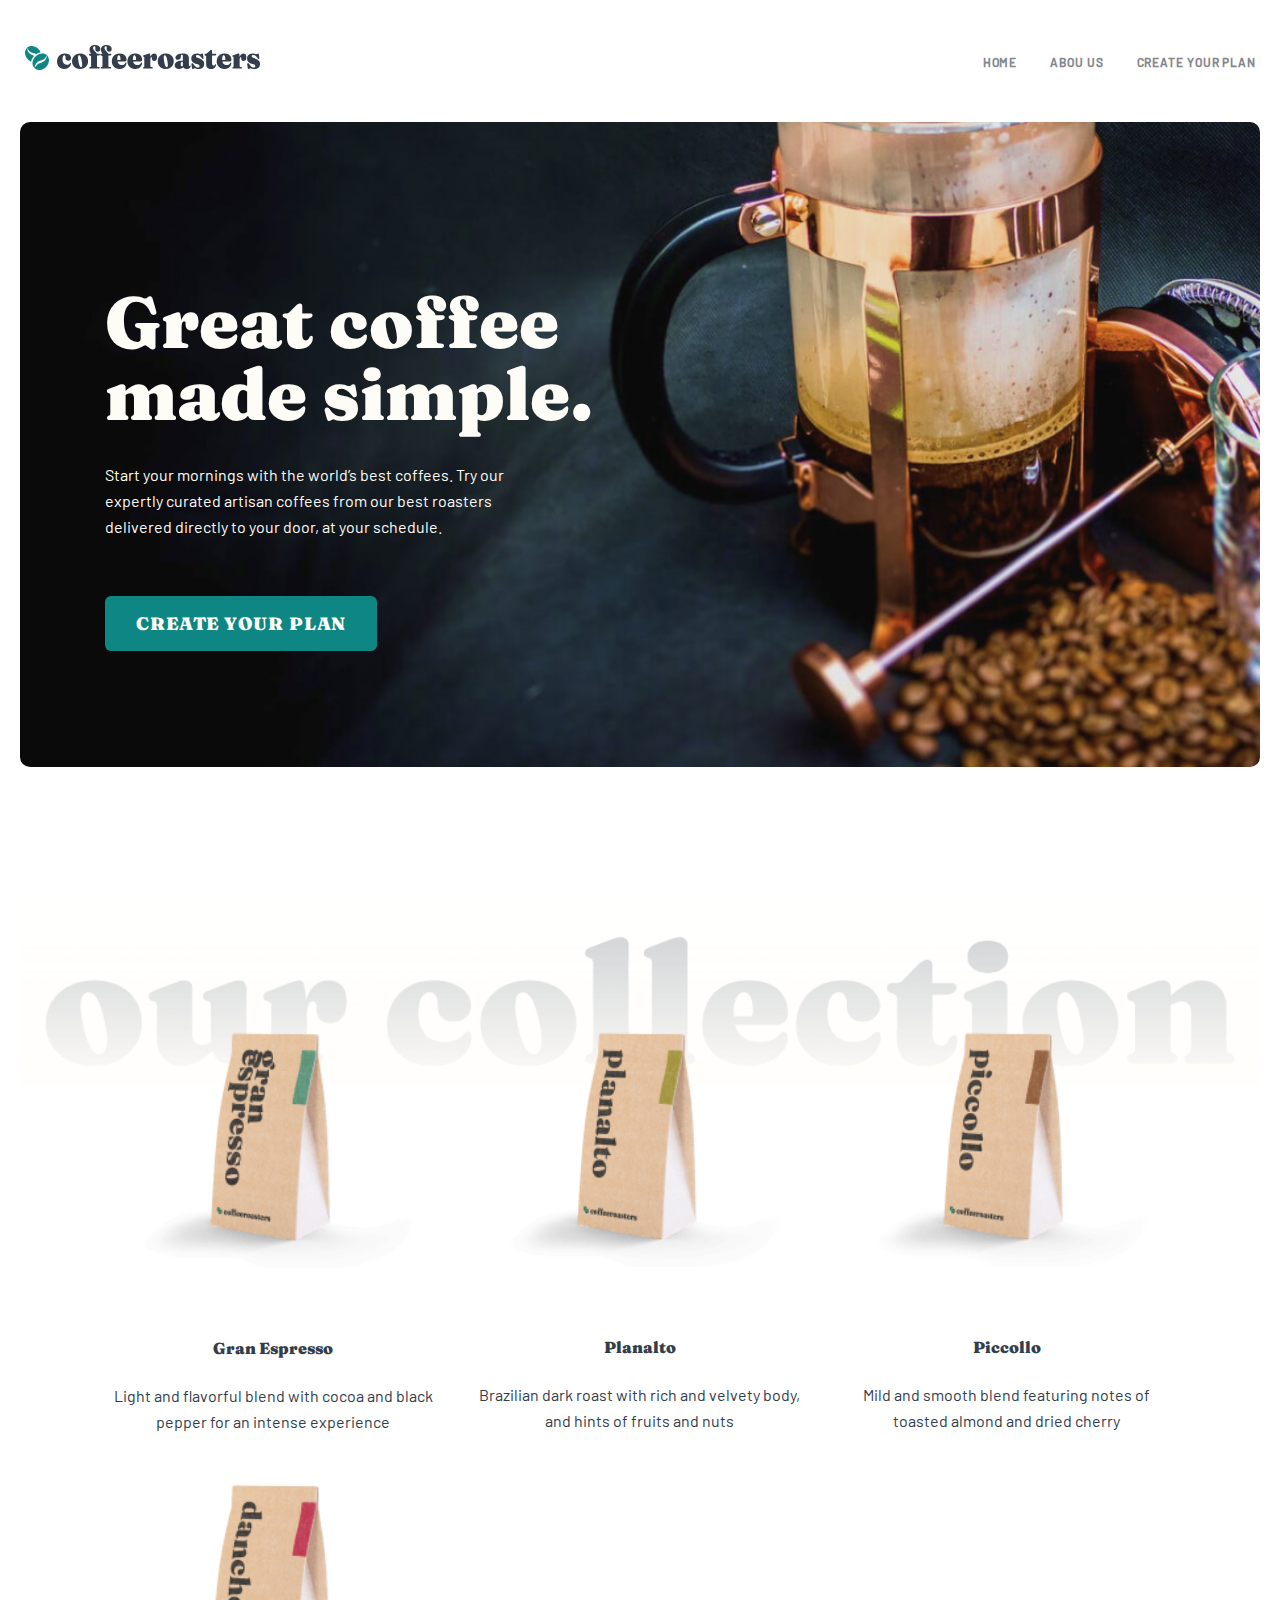
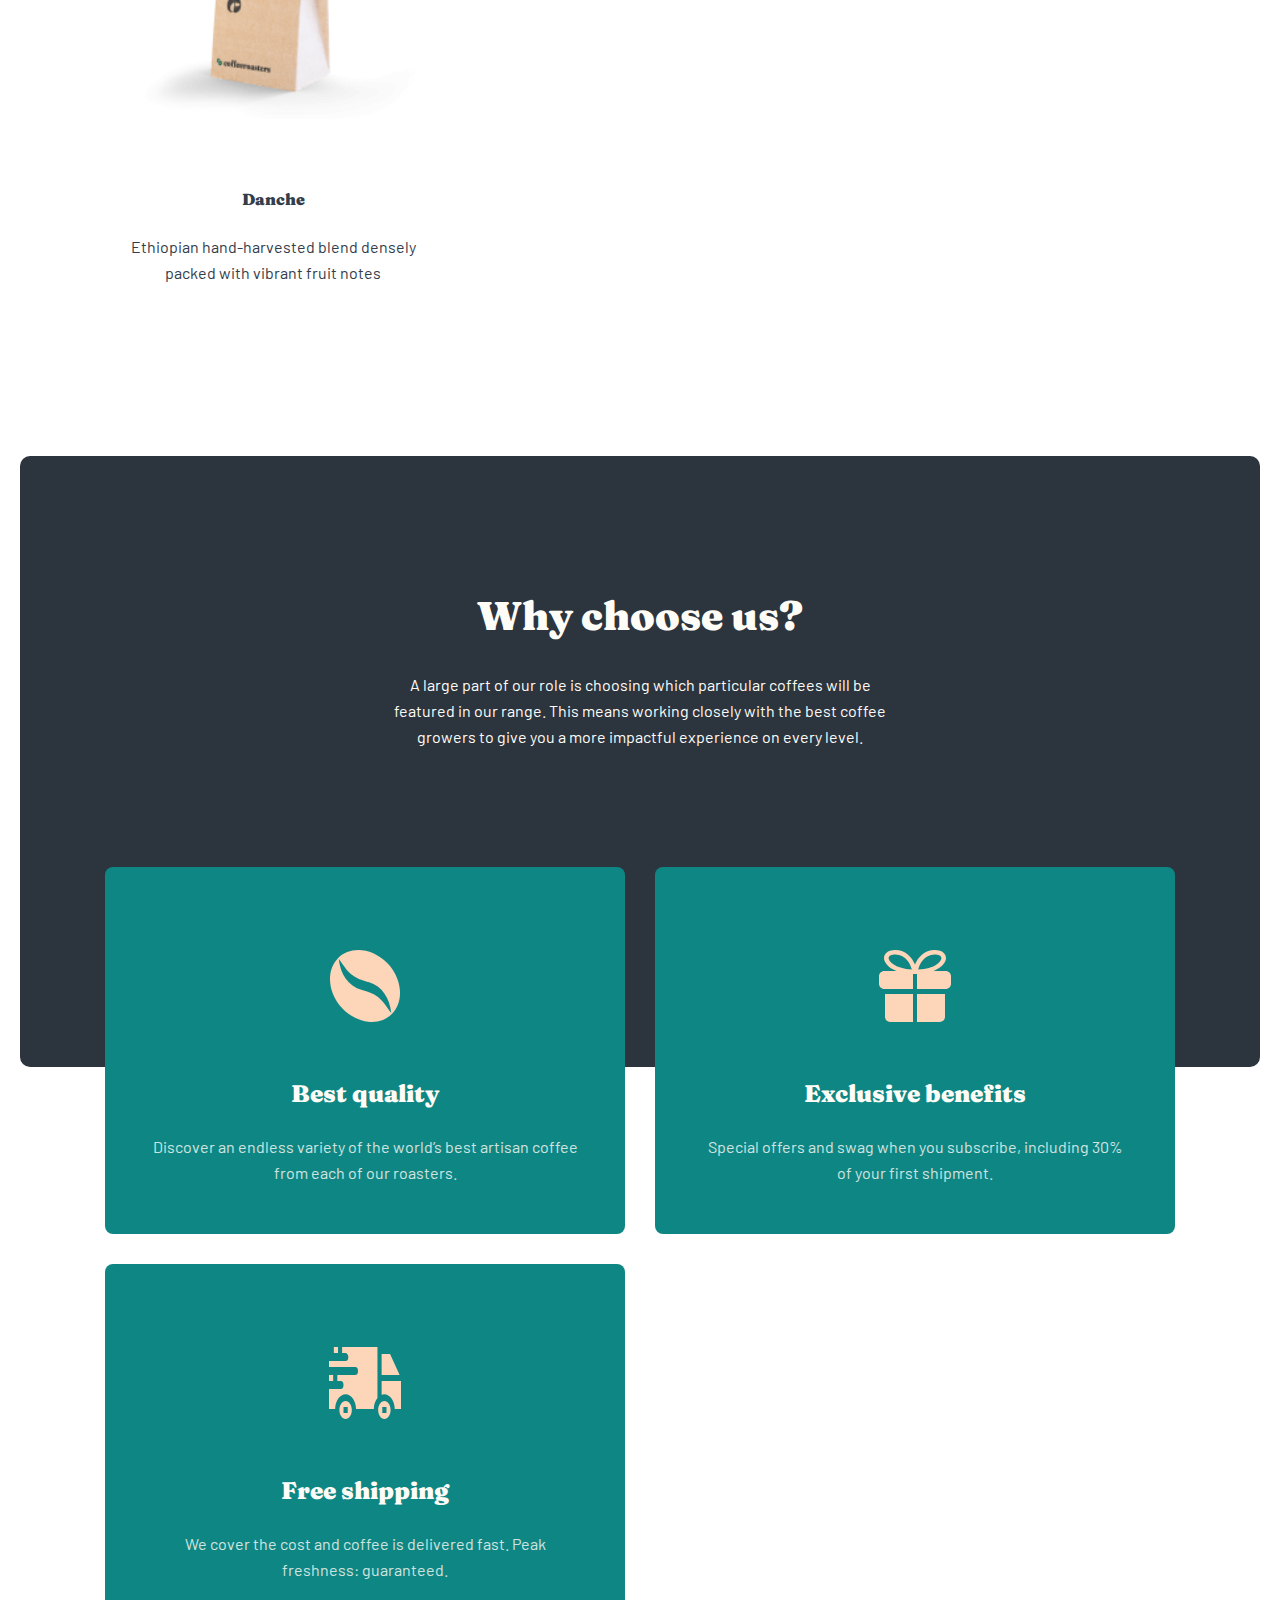
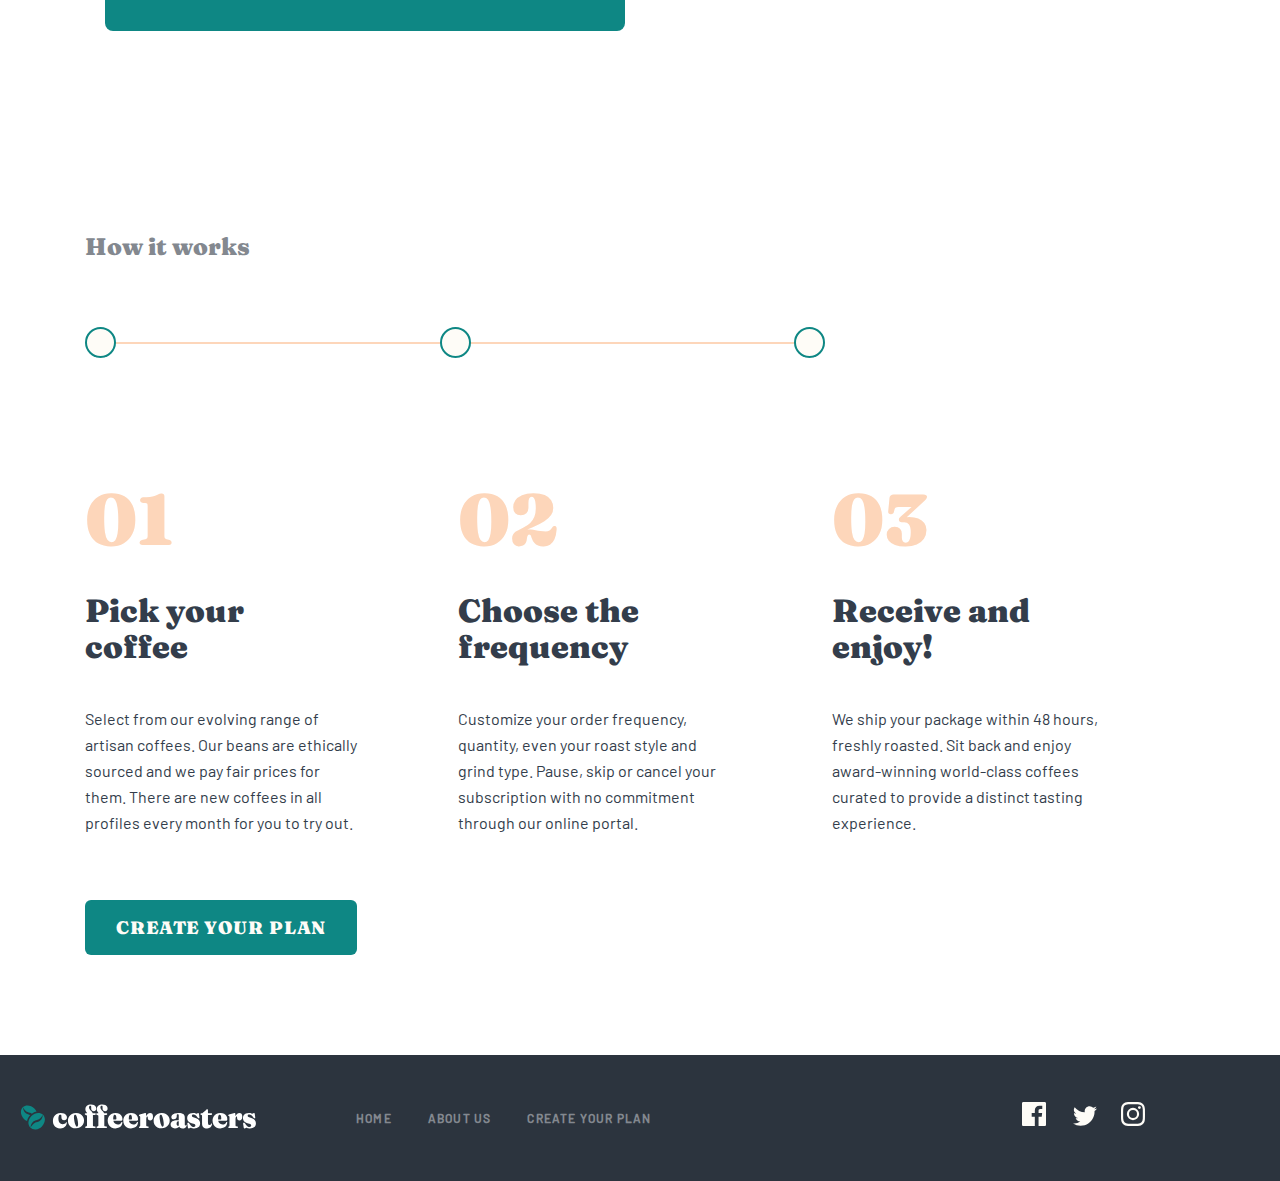
==== index.html @ e401386b "Csass-coffeeroasters" ====
<!DOCTYPE html>
<html lang="en">
<head>
    <meta charset="UTF-8">
    <meta http-equiv="X-UA-Compatible" content="IE=edge">
    <meta name="viewport" content="width=device-width, initial-scale=1.0">
    <title>coffeeroasters</title>
    <link rel="stylesheet" href="./css/normalize.css">
    <link rel="stylesheet" href="./css/main.css">
</head>
<body>
       <!-- HEADER -->
       <header class="header">
        <div class="header__container container">
          <a class="logo-link" href="./index.html">
            <img
              class="logo--link__image"
              src="./images/coffeeroasters-logo.svg"
              alt="Coffeeroasters logo image"
              width="203"
              height="24" />
          </a>
  
          <nav class="sitenav hidden">
            <ul class="sitenav__list">
              <li class="sitenav__item">
                <a class="sitenav__link" href="">home</a>
              </li>
              <li class="sitenav__item">
                <a class="sitenav__link" href="">abou us</a>
              </li>
              <li class="sitenav__item">
                <a class="sitenav__link" href="">Create your plan</a>
              </li>
            </ul>
          </nav>
  
          <!-- TOGGLE BUTTON -->
          <button class="toggele-btn">
            <img
              class="toggle-btn__image"
              src="./images/hamburger-icon.svg"
              alt=""
              width="14"
              height="13" />
          </button>
        </div>
      </header>
      <!-- MAIN -->
        <main class="main">
          <!-- HERO -->
          <section class="hero">
            <div class="hero__container container">
              <div class="hero__wrapper">
                <div class="hero__info">
                  <h1 class="hero__title">Great coffee made simple.</h1>
                  <div class="hero__text-wrapper">
                    <p class="hero__text">
                      Start your mornings with the world’s best coffees. Try our
                      expertly curated artisan coffees from our best roasters
                      delivered directly to your door, at your schedule.
                    </p>
                  </div>
                  <a class="hero__btn btn" href="#">Create your plan</a>
                </div>
              </div>
            </div>
          </section>

           <!--  Collection  -->

      <section class="collection">
        <div class="container collection__container">
          <div class="collection__wrapper">
            <ul class="collection__list">
              <li class="collection__item">
                <img
                  class="collection__pic"
                  src="./images/png/expresso.png"
                  alt="Light and flavorful blend with cocoa and black pepper for an intense experience"
                  srcset="
                    ./images/png/expresso.png    1x,
                    ./images/png/expresso@2x.png 2x
                  " />
                <div class="collection__wrap">
                  <h4 class="collection__item-title">Gran Espresso</h4>
                  <p class="collection__item-text">
                    Light and flavorful blend with cocoa and black pepper for an
                    intense experience
                  </p>
                </div>
              </li>
              <li class="collection__item">
                <img
                  class="collection__pic"
                  src="./images/png/Planalto.png"
                  alt="Brazilian dark roast with rich and velvety body, and hints of fruits and nuts"
                  srcset="
                    ./images/png/Planalto.png    1x,
                    ./images/png/Planalto@2x.png 2x
                  " />
                <div class="collection__wrap">
                  <h4 class="collection__item-title">Planalto</h4>
                  <p class="collection__item-text">
                    Brazilian dark roast with rich and velvety body, and hints
                    of fruits and nuts
                  </p>
                </div>
              </li>
              <li class="collection__item">
                <img
                  class="collection__pic"
                  src="./images/png/Piccollo.png"
                  alt="Mild and smooth blend featuring notes of toasted almond and dried cherry"
                  srcset="
                    ./images/png/Piccollo.png    1x,
                    ./images/png/Piccollo@2x.png 2x
                  " />
                <div class="collection__wrap">
                  <h4 class="collection__item-title">Piccollo</h4>
                  <p class="collection__item-text">
                    Mild and smooth blend featuring notes of toasted almond and
                    dried cherry
                  </p>
                </div>
              </li>
              <li class="collection__item">
                <img
                  class="collection__pic"
                  src="./images/png/Danche.png"
                  alt="Ethiopian hand-harvested blend densely packed with vibrant fruit notes"
                  srcset="
                    ./images/png/Danche.png    1x,
                    ./images/png/Danche@2x.png 2x
                  " />
                <div class="collection__wrap">
                  <h4 class="collection__item-title">Danche</h4>
                  <p class="collection__item-text">
                    Ethiopian hand-harvested blend densely packed with vibrant
                    fruit notes
                  </p>
                </div>
              </li>
            </ul>
          </div>
        </div>
      </section>
        </main>

        <!-- CHOOSE -->
      <section class="choose">
        <div class="container choose__container">
          <div class="choose__background">
            <h1 class="choose__tittle">Why choose us?</h1>
            <p class="choose__info">
              A large part of our role is choosing which particular coffees will
              be featured in our range. This means working closely with the best
              coffee growers to give you a more impactful experience on every
              level.
            </p>
          </div>

          <ul class="choose__list">
            <li class="choose__item">
              <img
                src="./images/svg/Best-quality.svg"
                alt="Discover an endless variety of the world’s best artisan coffee from each of our roasters."
                class="choose__item-icon" />
              <div class="choose__wrapper">
                <h3 class="choose__item-title">Best quality</h3>
                <p class="choose__item-info">
                  Discover an endless variety of the world’s best artisan coffee
                  from each of our roasters.
                </p>
              </div>
            </li>
            <li class="choose__item">
              <img
                src="./images/svg/Exclusive-benefits.svg"
                alt="Special offers and swag when you subscribe, including 30% off your first shipment."
                class="choose__item-icon" />
              <div class="choose__wrapper">
                <h3 class="choose__item-title">Exclusive benefits</h3>
                <p class="choose__item-info">
                  Special offers and swag when you subscribe, including 30% of
                  your first shipment.
                </p>
              </div>
            </li>
            <li class="choose__item">
              <img
                src="./images/svg/Free-shipping.svg"
                alt="We cover the cost and coffee is delivered fast. Peak freshness: guaranteed."
                class="choose__item-icon" />
              <div class="choose__wrapper">
                <h3 class="choose__item-title">Free shipping</h3>
                <p class="choose__item-info">
                  We cover the cost and coffee is delivered fast. Peak
                  freshness: guaranteed.
                </p>
              </div>
            </li>
          </ul>
        </div>
      </section>
      <section class="works">
        <div class="container works__container">
          <h3 class="works__title">How it works</h3>
          <div class="works__line">
            <span class="works__circle"></span>
            <span class="works__circle"></span>
            <span class="works__circle"></span>
          </div>
          <ul class="works__list">
            <li class="works__item">
              <h1 class="works__item-number">01</h1>
              <h2 class="works__item-title">Pick your coffee</h2>
              <p class="works__item-subtitle">
                Select from our evolving range of artisan coffees. Our beans are
                ethically sourced and we pay fair prices for them. There are new
                coffees in all profiles every month for you to try out.
              </p>
            </li>
            <li class="works__item">
              <h1 class="works__item-number">02</h1>
              <h2 class="works__item-title">Choose the frequency</h2>
              <p class="works__item-subtitle">
                Customize your order frequency, quantity, even your roast style
                and grind type. Pause, skip or cancel your subscription with no
                commitment through our online portal.
              </p>
            </li>
            <li class="works__item">
              <h1 class="works__item-number">03</h1>
              <h2 class="works__item-title">Receive and enjoy!</h2>
              <p class="works__item-subtitle">
                We ship your package within 48 hours, freshly roasted. Sit back
                and enjoy award-winning world-class coffees curated to provide a
                distinct tasting experience.
              </p>
            </li>
          </ul>
          <a class="works__btn btn" href="#">Create your plan</a>
        </div>
      </section>
       <!-- FOOTER -->
    <footer class="footer">
      <div class="container footer__wrapper">
        <img
          class="footer__logo"
          src="./images/svg/white-ligo.svg"
          alt="logo" />
        <div class="footer__links">
          <a href="./index.html" class="foter__link">HOME</a>
          <a href="#" class="foter__link">ABOUT US</a>
          <a href="#" class="foter__link">Create your plan</a>
        </div>
        <div class="foter__icons">
          <a class="foter__icon" href=""
            ><img
              class="foter__icon"
              src="./images/svg/facebook.svg"
              alt="facebook"
          /></a>
          <a class="foter__icon" href=""
            ><img class="foter__icon" src="./images/svg/twitter.svg"
            alt="twitter"
          </a>

          <a class="foter__icon" href=""
            ><img
              class="foter__icon"
              src="./images/svg/instagram.svg"
              alt="instagram"
          /></a>
        </div>
      </div>
    </footer>
           <!-- JS -->
           <script src="./js/main.js"></script>
</body>
</html>
---- css/main.css ----
*,
*::after,
*::before {
  box-sizing: border-box;
  margin: 0;
  padding: 0;
}

html {
  height: 100%;
  scroll-behavior: smooth;
}

body {
  flex-direction: column;
  display: flex;
  background-color: #fff;
  height: 100%;
}

.container {
  width: min(100%, 1320px);
  padding: 0 2rem;
  margin: 0 auto;
}
@media only screen and (max-width: 679px) {
  .container {
    padding: 0 1rem;
  }
}

input {
  background-color: transparent;
  outline: none;
  border: none;
}

button {
  font-family: inherit;
  border: none;
  background-color: transparent;
  cursor: pointer;
}

img {
  width: 100%;
  height: auto;
}

.main {
  flex-grow: 1;
}

a {
  letter-spacing: 0.9px;
  text-transform: uppercase;
  transition: all 0.4s;
  -webkit-transition: all 0.4s;
  -moz-transition: all 0.4s;
  -ms-transition: all 0.4s;
  -o-transition: all 0.4s;
}

html {
  font-size: 62.5%;
}

body {
  font-family: "Barlow", "Arial", sans-serif;
  font-weight: 400;
  font-size: 1.6rem;
  line-height: 1.62;
  color: #333d4b;
}

a {
  text-decoration: none;
  color: inherit;
  display: inline-block;
}

ul, ol {
  list-style: none;
}

.header__container {
  padding: 0 2.4rem;
}

@media only screen and (max-width: 679px) {
  .hidden {
    display: none;
  }
}

@media only screen and (max-width: 679px) {
  .sitenav {
    display: none;
    position: absolute;
    top: 9rem;
    left: 0;
    text-align: center;
    width: 100%;
    height: 80vh;
    padding-top: 4rem;
    background: #fff;
  }
}

.sitenav__list {
  display: flex;
}
@media only screen and (max-width: 679px) {
  .sitenav__list {
    flex-direction: column;
  }
}

.sitenav__item:not(:last-child) {
  margin-right: 3.3rem;
}

.sitenav__link {
  text-transform: uppercase;
  font-weight: 700;
  font-size: 1.2rem;
  line-height: 1.2rem;
  color: #83888f;
  font-family: "Barlow", "Arial", sans-serif;
}
@media only screen and (max-width: 679px) {
  .sitenav__link {
    font-size: 2.4rem;
    font-family: "Fraunces", serif;
    text-transform: capitalize;
    color: #333d4b;
  }
}
.sitenav__link:hover {
  color: #333d4b;
}

.toggele-btn {
  display: none;
  background-color: transparent;
  border: 0;
}
@media only screen and (max-width: 679px) {
  .toggele-btn {
    display: block;
  }
}

.toggle-btn__image {
  width: 15px;
  height: 15px;
}

.header {
  padding-top: 4.4rem;
  padding-bottom: 4.4rem;
}

.header__container {
  display: flex;
  justify-content: space-between;
  align-items: center;
}

/* FOOTER */
.footer {
  background: #2c343e;
  padding-top: 4.7rem;
  padding-bottom: 4.8rem;
  position: relative;
}
@media only screen and (max-width: 992px) {
  .footer {
    padding: 7rem 0;
    position: relative;
  }
}
@media only screen and (max-width: 679px) {
  .footer {
    position: relative;
  }
}

.footer__wrapper {
  display: flex;
  align-items: center;
}
@media only screen and (max-width: 992px) {
  .footer__wrapper {
    display: flex;
    flex-direction: column;
    align-items: center;
    justify-content: center;
  }
}

.footer__logo {
  height: 26px;
  width: 236px;
  margin-right: 10rem;
}
@media only screen and (max-width: 1200px) {
  .footer__logo {
    margin-right: 7rem;
  }
}
@media only screen and (max-width: 992px) {
  .footer__logo {
    margin-right: 0;
    margin-bottom: 3.4rem;
  }
}

@media only screen and (max-width: 992px) {
  .footer__links {
    margin-bottom: 6.4rem;
  }
}
@media only screen and (max-width: 679px) {
  .footer__links {
    display: flex;
    flex-direction: column;
    align-items: center;
    justify-content: center;
    gap: 2.4rem;
    margin-bottom: 6.4rem;
  }
}

.foter__link {
  font-family: "Barlow", "Arial", sans-serif;
  font-style: normal;
  font-weight: 700;
  font-size: 1.2rem;
  line-height: 1.25;
  letter-spacing: 0.1em;
  text-transform: uppercase;
  color: #83888f;
}

.foter__link:not(:last-child) {
  margin-right: 3.3rem;
}
@media only screen and (max-width: 679px) {
  .foter__link:not(:last-child) {
    margin-right: 0rem;
  }
}

.foter__icons {
  margin-left: 37rem;
}
@media only screen and (max-width: 1200px) {
  .foter__icons {
    margin-left: 15rem;
  }
}
@media only screen and (max-width: 992px) {
  .foter__icons {
    margin-left: 0;
  }
}

.foter__icon:not(:last-child) {
  margin-right: 2.4rem;
}

.foter__link:hover {
  color: #fefcf7;
}

.foter__icon:hover {
  background: #fdd6ba;
}

/* MAIN */
.main {
  flex-grow: 1;
}

.hero {
  padding-bottom: 10rem;
}
.hero__wrapper {
  background: url("../images/hero-bg.jpg");
  background-repeat: no-repeat;
  background-size: cover;
  background-position: center;
  padding: 11.6rem 8.5rem;
  border-radius: 10px;
}
@media only screen and (max-width: 679px) {
  .hero__wrapper {
    text-align: center;
    padding: 10rem 2.4rem 11.5rem;
    background: linear-gradient(rgba(0, 0, 0, 0.6), rgba(0, 0, 0, 0.6)), url("../images/hero-bg.jpg");
    background-position: center right 40%;
  }
}
.hero__info {
  width: 493px;
}
@media only screen and (max-width: 679px) {
  .hero__info {
    width: 100%;
  }
}
.hero__title {
  color: #fefcf7;
  font-family: "Fraunces", serif;
  font-size: 7.2rem;
  line-height: 1;
  margin-bottom: 3.2rem;
  font-weight: 900;
}
@media only screen and (max-width: 679px) {
  .hero__title {
    text-align: center;
    font-size: 4rem;
  }
}
.hero__text-wrapper {
  width: 440px;
}
@media only screen and (max-width: 679px) {
  .hero__text-wrapper {
    width: 100%;
  }
}
.hero__text {
  color: #fefcf7;
  margin-bottom: 5.6rem;
}
@media only screen and (max-width: 679px) {
  .hero__text {
    text-align: center;
    mix-blend-mode: normal;
    opacity: 0.8;
  }
}
.hero__btn:hover {
  background-color: #66d2cf;
}

/* COLLECTION */
.collection {
  padding-bottom: 9rem;
}
.collection__wrapper {
  background-image: url(../images/png/ourcollection.png);
  background-size: contain;
  background-repeat: no-repeat;
  padding-top: 14.6rem;
  padding-left: 8.5rem;
  padding-right: 8.5rem;
}
@media only screen and (max-width: 679px) {
  .collection__wrapper {
    padding-top: 14.6rem;
    padding-left: 4.5rem;
    padding-right: 4.5rem;
  }
}
.collection__list {
  display: grid;
  grid-template-columns: repeat(auto-fit, minmax(25.5rem, 1fr));
  gap: 3rem;
}
@media only screen and (max-width: 768px) {
  .collection__list {
    grid-template-columns: repeat(auto-fit, minmax(57.5rem, 1fr));
  }
}
@media only screen and (max-width: 679px) {
  .collection__list {
    grid-template-columns: repeat(auto-fit, minmax(15.5rem, 1fr));
  }
}
.collection__item {
  display: flex;
  align-items: center;
  justify-content: center;
  flex-direction: column;
}
@media only screen and (max-width: 768px) {
  .collection__item {
    flex-direction: row;
    gap: 3rem;
    align-items: flex-start;
  }
}
@media only screen and (max-width: 679px) {
  .collection__item {
    display: flex;
    align-items: center;
    justify-content: center;
    flex-direction: column;
  }
}
.collection__wrap {
  display: flex;
  align-items: center;
  justify-content: center;
  flex-direction: column;
}
@media only screen and (max-width: 768px) {
  .collection__wrap {
    align-items: inherit;
  }
}
@media only screen and (max-width: 679px) {
  .collection__wrap {
    justify-content: center;
  }
}
.collection__pic {
  width: 100%;
  height: auto;
  margin-bottom: 7rem;
}
@media only screen and (max-width: 768px) {
  .collection__pic {
    width: 255px;
    height: 193px;
  }
}
@media only screen and (max-width: 679px) {
  .collection__pic {
    width: 100%;
    height: auto;
    margin-bottom: 7rem;
  }
}
.collection__item-title {
  color: #333d4b;
  font-family: "Fraunces", serif;
  font-weight: 900;
  font: size 2.4rem;
  line-height: 1.33;
  margin-bottom: 2.4rem;
}
.collection__item-text {
  text-align: center;
  color: #333d4b;
  font-family: "Barlow", "Arial", sans-serif;
  font-size: 1.6rem;
  line-height: 1.62;
  font-weight: 400;
}
@media only screen and (max-width: 768px) {
  .collection__item-text {
    text-align: left;
  }
}
@media only screen and (max-width: 679px) {
  .collection__item-text {
    text-align: center;
  }
}

/* CHOOSE */
.choose {
  padding-top: 8rem;
}
.choose__background {
  background-color: #2c343e;
  padding: 11rem 37rem 31.7rem;
  border-radius: 10px;
}
@media only screen and (max-width: 992px) {
  .choose__background {
    padding: 10rem 10rem 31.7rem;
  }
}
@media only screen and (max-width: 768px) {
  .choose__background {
    padding: 7.1rem 7.4rem 12.7rem;
  }
}
@media only screen and (max-width: 679px) {
  .choose__background {
    padding: 6.4rem 2.4rem 68.9rem;
    border-radius: 10px;
  }
}
.choose__tittle {
  text-align: center;
  color: #fefcf7;
  font-family: "Fraunces", serif;
  font-weight: 900;
  font-size: 4rem;
  line-height: 1.2;
  margin-bottom: 3.2rem;
}
@media only screen and (max-width: 679px) {
  .choose__tittle {
    font-size: 2.8rem;
    line-height: 1.33;
    margin-bottom: 3.2rem;
    opacity: none;
  }
}
.choose__info {
  text-align: center;
  color: #fefcf7;
  font-family: "Barlow", "Arial", sans-serif;
  font-size: 1.6rem;
  line-height: 1.62;
  font-weight: 400;
}
.choose__list {
  display: grid;
  grid-template-columns: repeat(auto-fit, minmax(35rem, 1fr));
  gap: 3rem;
  padding-left: 8.5rem;
  padding-right: 8.5rem;
  position: relative;
  top: -20rem;
}
@media only screen and (max-width: 768px) {
  .choose__list {
    padding-left: 5.8rem;
    padding-right: 5.8rem;
    top: -7rem;
  }
}
@media only screen and (max-width: 679px) {
  .choose__list {
    display: grid;
    grid-template-columns: repeat(auto-fill, minmax(15.9rem, 1fr));
    gap: 3rem;
    position: relative;
    top: -45rem;
    padding-right: 1.4rem;
    padding-left: 1.4rem;
  }
}
.choose__wrapper {
  display: flex;
  flex-direction: column;
  align-items: center;
}
.choose__item {
  padding: 8.3rem 4.7rem 4.8rem;
  border-radius: 8px;
  background-color: #0e8784;
  display: flex;
  flex-direction: column;
  align-items: center;
}
@media only screen and (max-width: 768px) {
  .choose__item {
    padding: 4.1rem 4.8rem 4.1rem 7rem;
    flex-direction: row;
    justify-content: center;
    align-items: flex-start;
    gap: 5rem;
  }
}
@media only screen and (max-width: 679px) {
  .choose__item {
    padding: 7.2rem 1.1rem 5.1rem;
    border-radius: 8px;
    display: flex;
    flex-direction: column;
    align-items: center;
    gap: 0;
  }
}
.choose__item-icon {
  margin-bottom: 5.6rem;
  width: 7.2rem;
  height: 7.2rem;
}
@media only screen and (max-width: 768px) {
  .choose__item-icon {
    padding-top: 3rem;
  }
}
@media only screen and (max-width: 679px) {
  .choose__item-icon {
    margin-bottom: 5.6rem;
  }
}
.choose__item-title {
  color: #fefcf7;
  font-family: "Fraunces", serif;
  font-weight: 900;
  font-size: 2.4rem;
  line-height: 1.33;
  margin-bottom: 2.4rem;
}
.choose__item-info {
  text-align: center;
  color: #fefcf7;
  font-family: "Barlow", "Arial", sans-serif;
  font-size: 1.6rem;
  line-height: 1.62;
  font-weight: 400;
  opacity: 0.8;
}

.works {
  padding-bottom: 10rem;
}
@media only screen and (max-width: 992px) {
  .works {
    padding-bottom: 0rem;
    position: relative;
    top: -4rem;
  }
}
@media only screen and (max-width: 679px) {
  .works {
    position: relative;
    top: -30rem;
  }
}
.works__container {
  padding-left: 8.5rem;
}
@media only screen and (max-width: 992px) {
  .works__container {
    position: relative;
    padding-left: 4rem;
    padding-right: 4rem;
  }
}
@media only screen and (max-width: 679px) {
  .works__container {
    padding-left: 0;
    padding-left: 2.4rem;
    padding-right: 2.4rem;
    display: flex;
    flex-direction: column;
    align-items: center;
    justify-content: center;
  }
}
.works__title {
  font-family: "Fraunces", serif;
  font-weight: 900;
  font-size: 2.4rem;
  line-height: 1.33;
  color: #83888f;
  margin-bottom: 8rem;
}
@media only screen and (max-width: 679px) {
  .works__title {
    text-align: center;
  }
}
.works__line {
  height: 2px;
  width: 63%;
  background: #fdd6ba;
  display: flex;
  align-items: center;
  justify-content: space-between;
  margin-bottom: 9rem;
}
.works__list {
  display: flex;
  flex-direction: row;
  gap: 9.5rem;
  margin-bottom: 6.4rem;
  padding-right: 15rem;
}
@media only screen and (max-width: 992px) {
  .works__list {
    padding-right: 0;
    padding-left: 0;
    gap: 1rem;
  }
}
@media only screen and (max-width: 679px) {
  .works__list {
    gap: 5.5rem;
    margin-bottom: 6.4rem;
    display: grid;
    grid-template-columns: repeat(auto-fill, minmax(15.9rem, 1fr));
  }
}
.works__item {
  display: flex;
  flex-direction: column;
  width: 28.5rem;
}
@media only screen and (max-width: 992px) {
  .works__item {
    width: 22.3rem;
  }
}
@media only screen and (max-width: 679px) {
  .works__item {
    width: 100%;
  }
}
.works__circle {
  background: #fefcf7;
  border: 2px solid #0e8784;
  height: 31px;
  width: 31px;
  display: block;
  border-radius: 50%;
  -webkit-border-radius: 50%;
  -moz-border-radius: 50%;
  -ms-border-radius: 50%;
  -o-border-radius: 50%;
  margin-bottom: 6.7rem;
  position: relative;
  top: 3.3rem;
}
@media only screen and (max-width: 679px) {
  .works__circle {
    display: none;
  }
}
.works__item-number {
  font-family: "Fraunces", serif;
  font-size: 7.2rem;
  font-weight: 900;
  line-height: 1;
  color: #fdd6ba;
  margin-bottom: 3.8rem;
}
@media only screen and (max-width: 679px) {
  .works__item-number {
    text-align: center;
    font-size: 7.2rem;
  }
}
.works__item-title {
  font-family: "Fraunces", serif;
  font-weight: 900;
  font-size: 3.2rem;
  line-height: 1.12;
  color: #333d4b;
  text-align: left;
  padding-right: 4rem;
  margin-bottom: 4.2rem;
}
@media only screen and (max-width: 992px) {
  .works__item-title {
    font-size: 2.8rem;
    line-height: 1.14;
    padding-right: 0;
  }
}
@media only screen and (max-width: 679px) {
  .works__item-title {
    text-align: center;
  }
}
.works__item-subtitle {
  text-align: left;
  color: #333d4b;
  font-family: "Barlow", "Arial", sans-serif;
  font-size: 1.6rem;
  line-height: 1.62;
  font-weight: 400;
}
@media only screen and (max-width: 992px) {
  .works__item-subtitle {
    font-size: 1.5rem;
    line-height: 1.67;
  }
}
@media only screen and (max-width: 679px) {
  .works__item-subtitle {
    text-align: center;
  }
}
@media only screen and (max-width: 992px) {
  .works__line {
    width: 69%;
  }
}
@media only screen and (max-width: 768px) {
  .works__line {
    width: 73%;
  }
}
@media only screen and (max-width: 679px) {
  .works__line {
    display: none;
  }
}
.works__btn {
  text-align: center;
}
.works__btn:hover {
  background-color: #66d2cf;
}

@font-face {
  font-family: "Barlow";
  font-style: normal;
  font-weight: 400;
  src: local(""), url("../fonts/barlow-v12-latin-regular.woff2") format("woff2"), url("../fonts/barlow-v12-latin-regular.woff") format("woff");
}
/* barlow-500 - latin */
@font-face {
  font-family: "Barlow";
  font-style: normal;
  font-weight: 500;
  src: local(""), url("../fonts/barlow-v12-latin-500.woff2") format("woff2"), url("../fonts/barlow-v12-latin-500.woff") format("woff");
}
@font-face {
  font-family: "Barlow";
  font-style: italic;
  font-weight: 600;
  src: local(""), url("../fonts/barlow-v12-latin-600italic.woff2") format("woff2"), url("../fonts/barlow-v12-latin-600italic.woff") format("woff");
}
@font-face {
  font-family: "Fraunces";
  font-style: normal;
  font-weight: 900;
  src: local(""), url("../fonts/fraunces-v24-latin-900.woff2") format("woff2"), url("../fonts/fraunces-v24-latin-900.woff") format("woff");
}
.btn {
  color: #fefcf7;
  font-size: 1.8rem;
  line-height: 1.39;
  font-family: "Fraunces", serif;
  font-weight: 900;
  padding: 1.5rem 3.1rem;
  border-radius: 6px;
  background: #0e8784;
  display: inline-block;
}
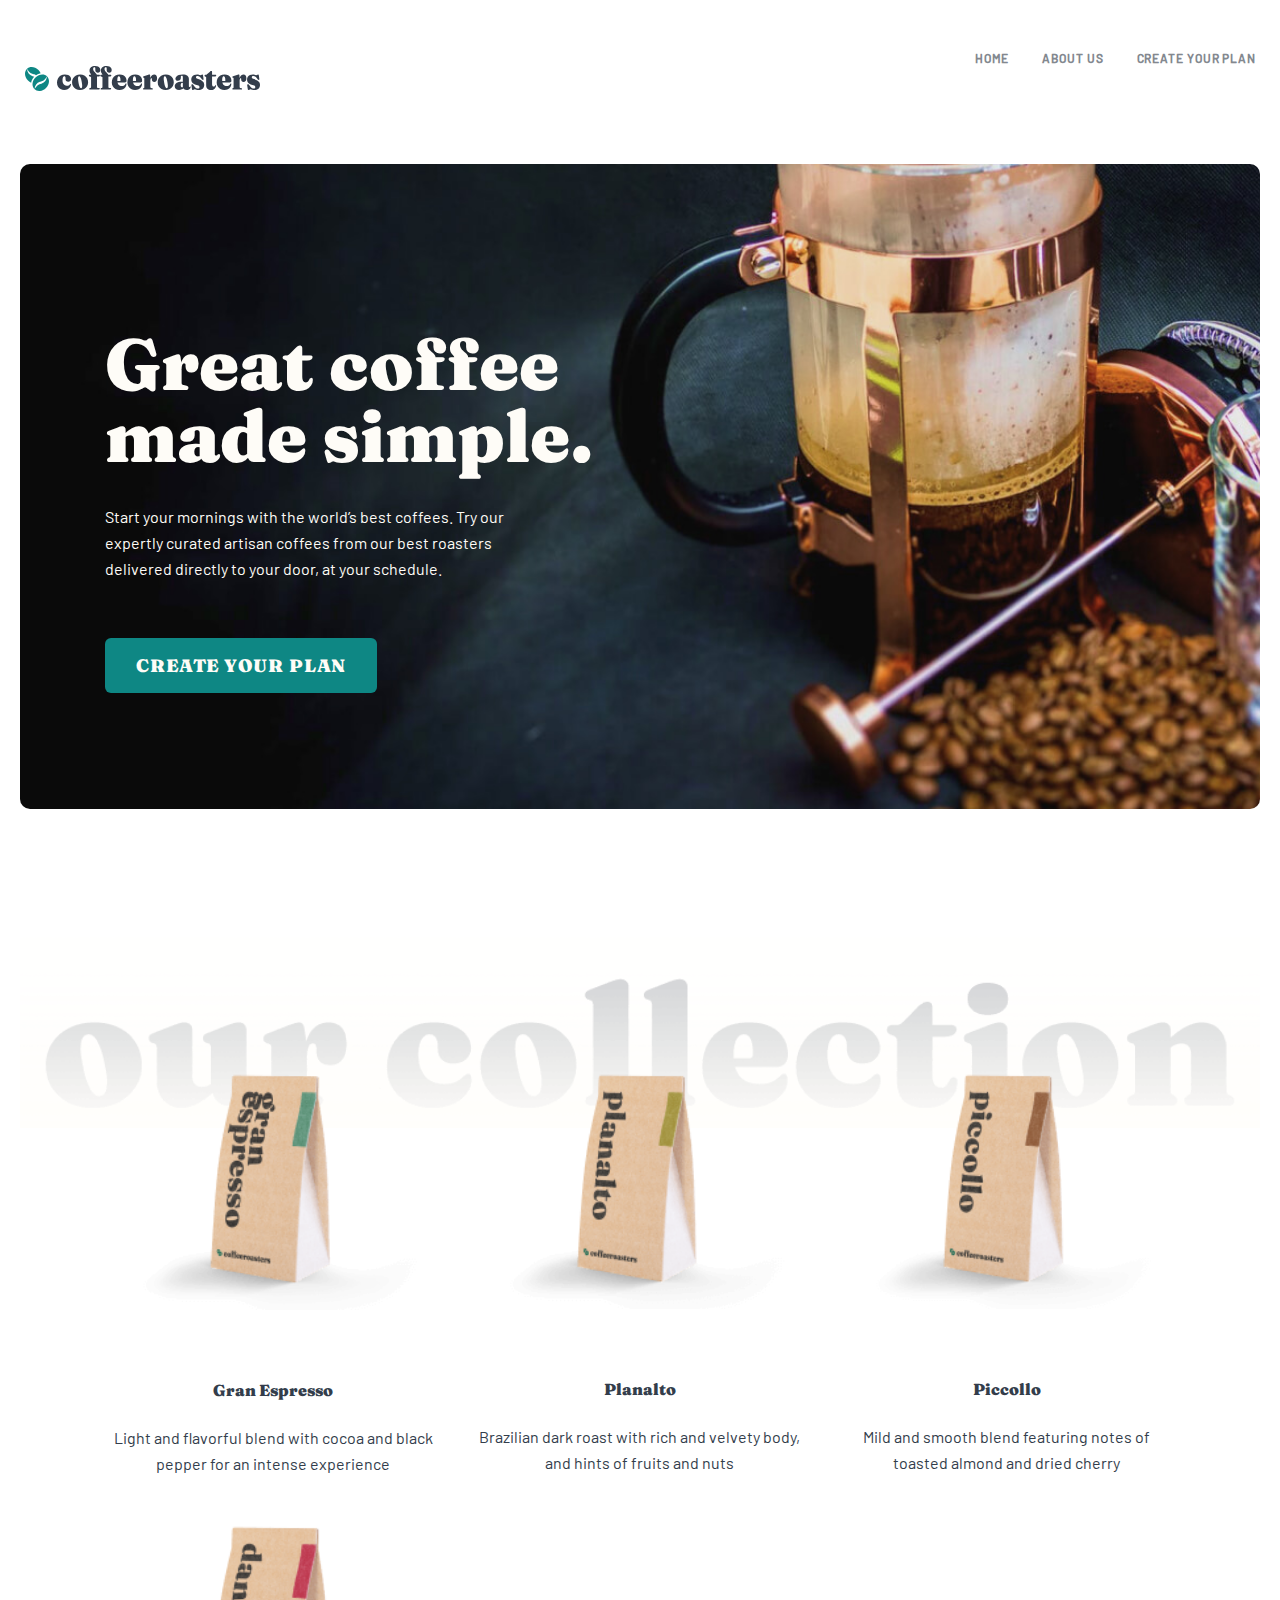
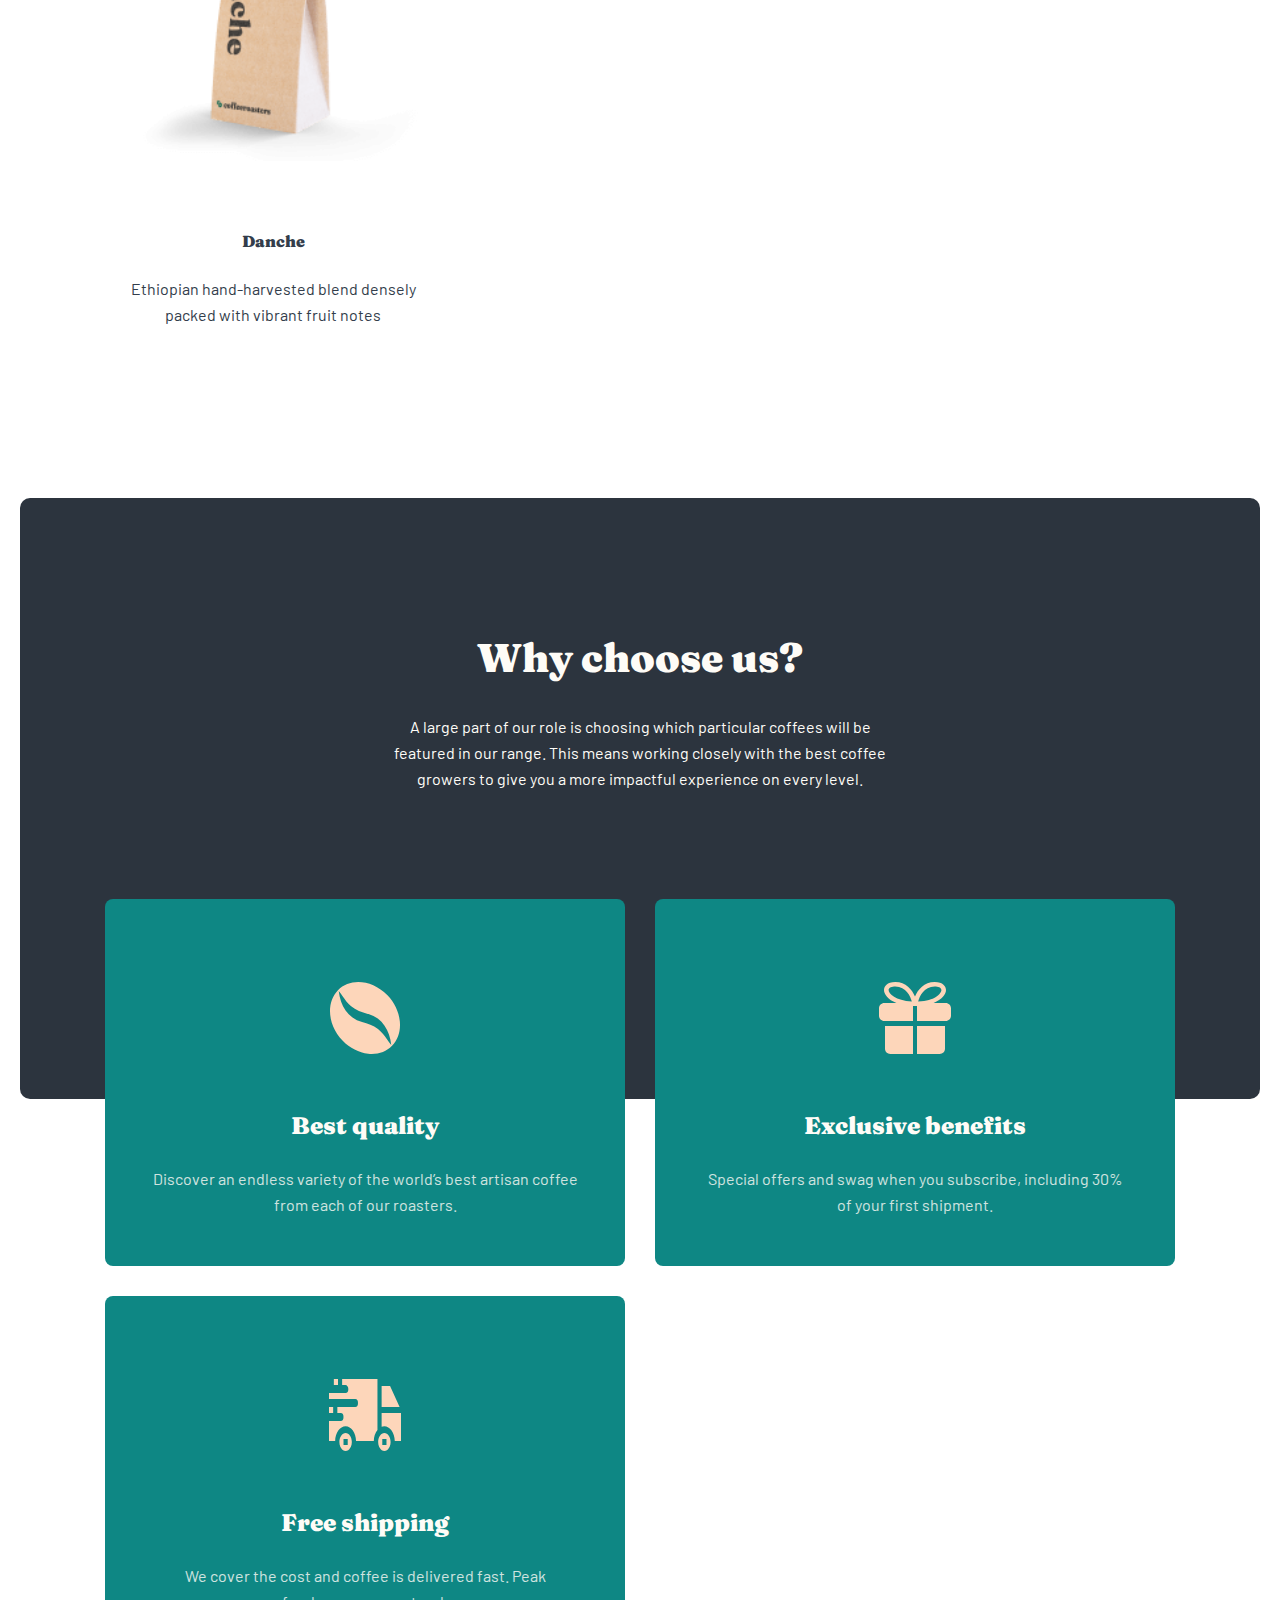
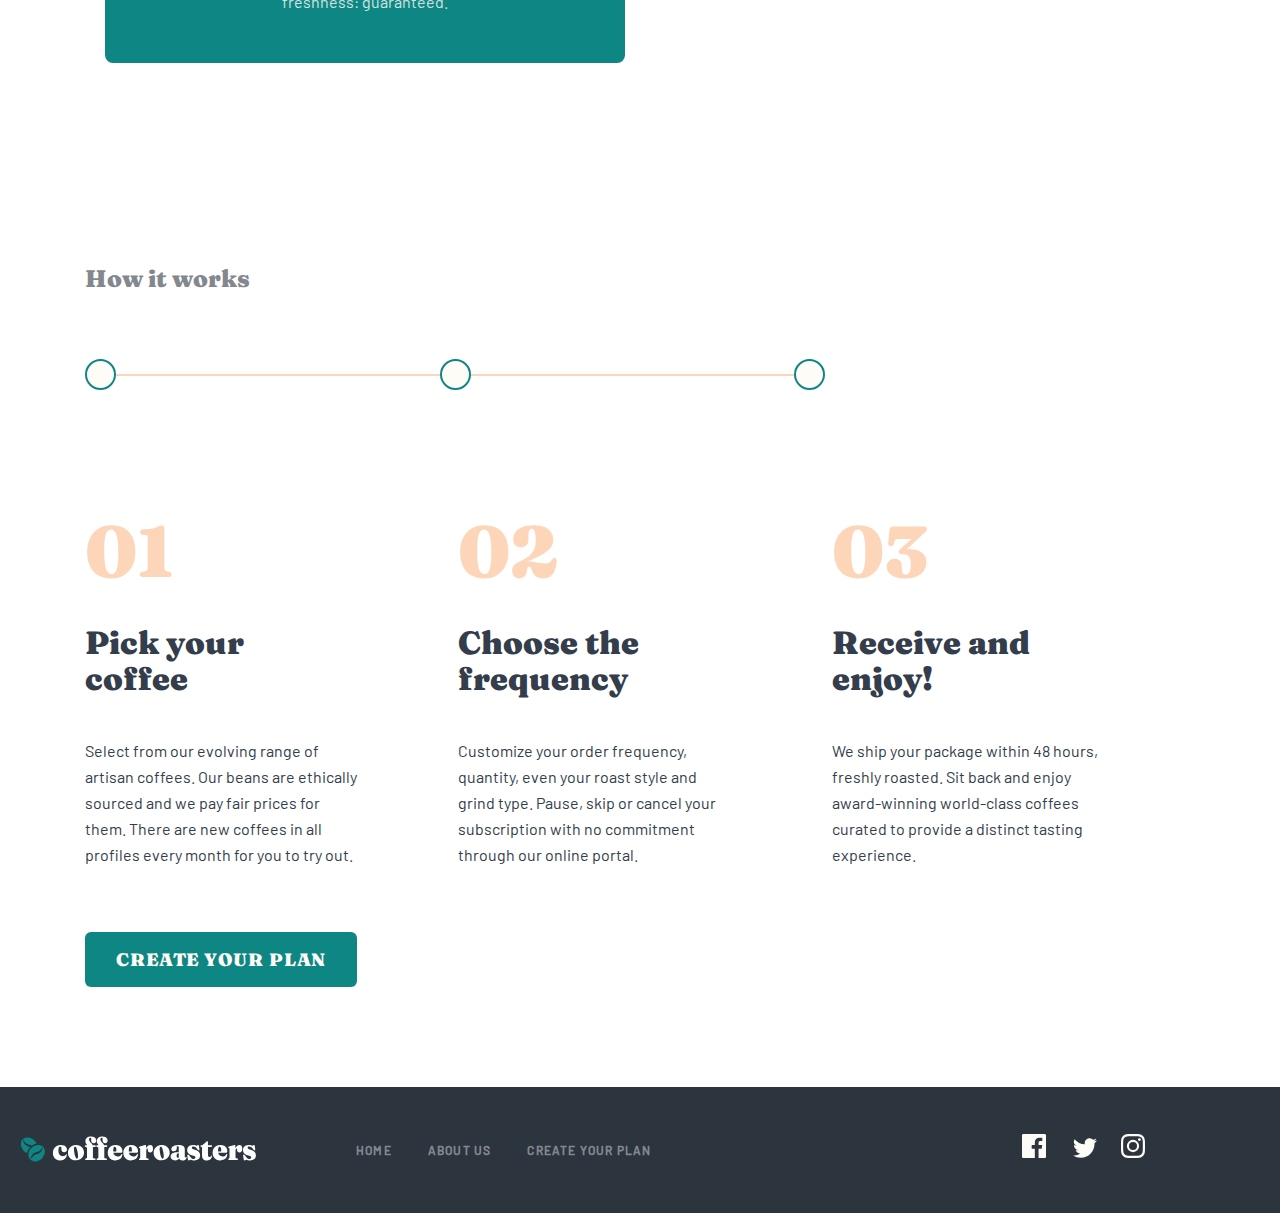
==== commit ff7b4d6b: "part of about" ====
--- a/index.html
+++ b/index.html
@@ -1,73 +1,73 @@
 <!DOCTYPE html>
 <html lang="en">
-<head>
-    <meta charset="UTF-8">
-    <meta http-equiv="X-UA-Compatible" content="IE=edge">
-    <meta name="viewport" content="width=device-width, initial-scale=1.0">
+  <head>
+    <meta charset="UTF-8" />
+    <meta http-equiv="X-UA-Compatible" content="IE=edge" />
+    <meta name="viewport" content="width=device-width, initial-scale=1.0" />
     <title>coffeeroasters</title>
-    <link rel="stylesheet" href="./css/normalize.css">
-    <link rel="stylesheet" href="./css/main.css">
-</head>
-<body>
-       <!-- HEADER -->
-       <header class="header">
-        <div class="header__container container">
-          <a class="logo-link" href="./index.html">
-            <img
-              class="logo--link__image"
-              src="./images/coffeeroasters-logo.svg"
-              alt="Coffeeroasters logo image"
-              width="203"
-              height="24" />
-          </a>
-  
-          <nav class="sitenav hidden">
-            <ul class="sitenav__list">
-              <li class="sitenav__item">
-                <a class="sitenav__link" href="">home</a>
-              </li>
-              <li class="sitenav__item">
-                <a class="sitenav__link" href="">abou us</a>
-              </li>
-              <li class="sitenav__item">
-                <a class="sitenav__link" href="">Create your plan</a>
-              </li>
-            </ul>
-          </nav>
-  
-          <!-- TOGGLE BUTTON -->
-          <button class="toggele-btn">
-            <img
-              class="toggle-btn__image"
-              src="./images/hamburger-icon.svg"
-              alt=""
-              width="14"
-              height="13" />
-          </button>
-        </div>
-      </header>
-      <!-- MAIN -->
-        <main class="main">
-          <!-- HERO -->
-          <section class="hero">
-            <div class="hero__container container">
-              <div class="hero__wrapper">
-                <div class="hero__info">
-                  <h1 class="hero__title">Great coffee made simple.</h1>
-                  <div class="hero__text-wrapper">
-                    <p class="hero__text">
-                      Start your mornings with the world’s best coffees. Try our
-                      expertly curated artisan coffees from our best roasters
-                      delivered directly to your door, at your schedule.
-                    </p>
-                  </div>
-                  <a class="hero__btn btn" href="#">Create your plan</a>
-                </div>
+    <link rel="stylesheet" href="./css/normalize.css" />
+    <link rel="stylesheet" href="./css/main.css" />
+  </head>
+  <body>
+    <!-- HEADER -->
+    <header class="header">
+      <div class="header__container container">
+        <a class="logo-link" href="./index.html">
+          <img
+            class="logo--link__image"
+            src="./images/coffeeroasters-logo.svg"
+            alt="Coffeeroasters logo image"
+            width="203"
+            height="24" />
+        </a>
+
+        <nav class="sitenav">
+          <ul class="sitenav__list">
+            <li class="sitenav__item">
+              <a class="sitenav__link" href="./index.html">home</a>
+            </li>
+            <li class="sitenav__item">
+              <a class="sitenav__link" href="./pages/about.html">About us</a>
+            </li>
+            <li class="sitenav__item">
+              <a class="sitenav__link" href="">Create your plan</a>
+            </li>
+          </ul>
+        </nav>
+
+        <!-- TOGGLE BUTTON -->
+        <button class="toggele-btn">
+          <img
+            class="toggle-btn__image"
+            src="./images/hamburger-icon.svg"
+            alt=""
+            width="14"
+            height="13" />
+        </button>
+      </div>
+    </header>
+    <!-- MAIN -->
+    <main class="main">
+      <!-- HERO -->
+      <section class="hero">
+        <div class="hero__container container">
+          <div class="hero__wrapper">
+            <div class="hero__info">
+              <h1 class="hero__title">Great coffee made simple.</h1>
+              <div class="hero__text-wrapper">
+                <p class="hero__text">
+                  Start your mornings with the world’s best coffees. Try our
+                  expertly curated artisan coffees from our best roasters
+                  delivered directly to your door, at your schedule.
+                </p>
               </div>
-            </div>
-          </section>
-
-           <!--  Collection  -->
+              <a class="hero__btn btn" href="#">Create your plan</a>
+            </div>
+          </div>
+        </div>
+      </section>
+
+      <!--  Collection  -->
 
       <section class="collection">
         <div class="container collection__container">
@@ -145,105 +145,105 @@
           </div>
         </div>
       </section>
-        </main>
-
-        <!-- CHOOSE -->
-      <section class="choose">
-        <div class="container choose__container">
-          <div class="choose__background">
-            <h1 class="choose__tittle">Why choose us?</h1>
-            <p class="choose__info">
-              A large part of our role is choosing which particular coffees will
-              be featured in our range. This means working closely with the best
-              coffee growers to give you a more impactful experience on every
-              level.
+    </main>
+
+    <!-- CHOOSE -->
+    <section class="choose">
+      <div class="container choose__container">
+        <div class="choose__background">
+          <h1 class="choose__tittle">Why choose us?</h1>
+          <p class="choose__info">
+            A large part of our role is choosing which particular coffees will
+            be featured in our range. This means working closely with the best
+            coffee growers to give you a more impactful experience on every
+            level.
+          </p>
+        </div>
+
+        <ul class="choose__list">
+          <li class="choose__item">
+            <img
+              src="./images/svg/Best-quality.svg"
+              alt="Discover an endless variety of the world’s best artisan coffee from each of our roasters."
+              class="choose__item-icon" />
+            <div class="choose__wrapper">
+              <h3 class="choose__item-title">Best quality</h3>
+              <p class="choose__item-info">
+                Discover an endless variety of the world’s best artisan coffee
+                from each of our roasters.
+              </p>
+            </div>
+          </li>
+          <li class="choose__item">
+            <img
+              src="./images/svg/Exclusive-benefits.svg"
+              alt="Special offers and swag when you subscribe, including 30% off your first shipment."
+              class="choose__item-icon" />
+            <div class="choose__wrapper">
+              <h3 class="choose__item-title">Exclusive benefits</h3>
+              <p class="choose__item-info">
+                Special offers and swag when you subscribe, including 30% of
+                your first shipment.
+              </p>
+            </div>
+          </li>
+          <li class="choose__item">
+            <img
+              src="./images/svg/Free-shipping.svg"
+              alt="We cover the cost and coffee is delivered fast. Peak freshness: guaranteed."
+              class="choose__item-icon" />
+            <div class="choose__wrapper">
+              <h3 class="choose__item-title">Free shipping</h3>
+              <p class="choose__item-info">
+                We cover the cost and coffee is delivered fast. Peak freshness:
+                guaranteed.
+              </p>
+            </div>
+          </li>
+        </ul>
+      </div>
+    </section>
+    <section class="works">
+      <div class="container works__container">
+        <h3 class="works__title">How it works</h3>
+        <div class="works__line">
+          <span class="works__circle"></span>
+          <span class="works__circle"></span>
+          <span class="works__circle"></span>
+        </div>
+        <ul class="works__list">
+          <li class="works__item">
+            <h1 class="works__item-number">01</h1>
+            <h2 class="works__item-title">Pick your coffee</h2>
+            <p class="works__item-subtitle">
+              Select from our evolving range of artisan coffees. Our beans are
+              ethically sourced and we pay fair prices for them. There are new
+              coffees in all profiles every month for you to try out.
             </p>
-          </div>
-
-          <ul class="choose__list">
-            <li class="choose__item">
-              <img
-                src="./images/svg/Best-quality.svg"
-                alt="Discover an endless variety of the world’s best artisan coffee from each of our roasters."
-                class="choose__item-icon" />
-              <div class="choose__wrapper">
-                <h3 class="choose__item-title">Best quality</h3>
-                <p class="choose__item-info">
-                  Discover an endless variety of the world’s best artisan coffee
-                  from each of our roasters.
-                </p>
-              </div>
-            </li>
-            <li class="choose__item">
-              <img
-                src="./images/svg/Exclusive-benefits.svg"
-                alt="Special offers and swag when you subscribe, including 30% off your first shipment."
-                class="choose__item-icon" />
-              <div class="choose__wrapper">
-                <h3 class="choose__item-title">Exclusive benefits</h3>
-                <p class="choose__item-info">
-                  Special offers and swag when you subscribe, including 30% of
-                  your first shipment.
-                </p>
-              </div>
-            </li>
-            <li class="choose__item">
-              <img
-                src="./images/svg/Free-shipping.svg"
-                alt="We cover the cost and coffee is delivered fast. Peak freshness: guaranteed."
-                class="choose__item-icon" />
-              <div class="choose__wrapper">
-                <h3 class="choose__item-title">Free shipping</h3>
-                <p class="choose__item-info">
-                  We cover the cost and coffee is delivered fast. Peak
-                  freshness: guaranteed.
-                </p>
-              </div>
-            </li>
-          </ul>
-        </div>
-      </section>
-      <section class="works">
-        <div class="container works__container">
-          <h3 class="works__title">How it works</h3>
-          <div class="works__line">
-            <span class="works__circle"></span>
-            <span class="works__circle"></span>
-            <span class="works__circle"></span>
-          </div>
-          <ul class="works__list">
-            <li class="works__item">
-              <h1 class="works__item-number">01</h1>
-              <h2 class="works__item-title">Pick your coffee</h2>
-              <p class="works__item-subtitle">
-                Select from our evolving range of artisan coffees. Our beans are
-                ethically sourced and we pay fair prices for them. There are new
-                coffees in all profiles every month for you to try out.
-              </p>
-            </li>
-            <li class="works__item">
-              <h1 class="works__item-number">02</h1>
-              <h2 class="works__item-title">Choose the frequency</h2>
-              <p class="works__item-subtitle">
-                Customize your order frequency, quantity, even your roast style
-                and grind type. Pause, skip or cancel your subscription with no
-                commitment through our online portal.
-              </p>
-            </li>
-            <li class="works__item">
-              <h1 class="works__item-number">03</h1>
-              <h2 class="works__item-title">Receive and enjoy!</h2>
-              <p class="works__item-subtitle">
-                We ship your package within 48 hours, freshly roasted. Sit back
-                and enjoy award-winning world-class coffees curated to provide a
-                distinct tasting experience.
-              </p>
-            </li>
-          </ul>
-          <a class="works__btn btn" href="#">Create your plan</a>
-        </div>
-      </section>
-       <!-- FOOTER -->
+          </li>
+          <li class="works__item">
+            <h1 class="works__item-number">02</h1>
+            <h2 class="works__item-title">Choose the frequency</h2>
+            <p class="works__item-subtitle">
+              Customize your order frequency, quantity, even your roast style
+              and grind type. Pause, skip or cancel your subscription with no
+              commitment through our online portal.
+            </p>
+          </li>
+          <li class="works__item">
+            <h1 class="works__item-number">03</h1>
+            <h2 class="works__item-title">Receive and enjoy!</h2>
+            <p class="works__item-subtitle">
+              We ship your package within 48 hours, freshly roasted. Sit back
+              and enjoy award-winning world-class coffees curated to provide a
+              distinct tasting experience.
+            </p>
+          </li>
+        </ul>
+        <a class="works__btn btn" href="#">Create your plan</a>
+      </div>
+    </section>
+    <!-- FOOTER -->
     <footer class="footer">
       <div class="container footer__wrapper">
         <img
@@ -276,7 +276,7 @@
         </div>
       </div>
     </footer>
-           <!-- JS -->
-           <script src="./js/main.js"></script>
-</body>
-</html>+    <!-- JS -->
+    <script src="./js/main.js"></script>
+  </body>
+</html>
--- a/css/main.css
+++ b/css/main.css
@@ -89,8 +89,12 @@
 
 @media only screen and (max-width: 679px) {
   .hidden {
-    display: none;
-  }
+    display: block;
+  }
+}
+
+.sitenav.open {
+  display: block;
 }
 
 @media only screen and (max-width: 679px) {
@@ -101,9 +105,9 @@
     left: 0;
     text-align: center;
     width: 100%;
-    height: 80vh;
+    height: 70vh;
     padding-top: 4rem;
-    background: #fff;
+    background: linear-gradient(360deg, rgba(254, 252, 247, 0.504981) 0%, #fefcf7 55.94%);
   }
 }
 
@@ -118,6 +122,7 @@
 
 .sitenav__item:not(:last-child) {
   margin-right: 3.3rem;
+  margin-bottom: 5rem;
 }
 
 .sitenav__link {
@@ -167,6 +172,27 @@
   align-items: center;
 }
 
+.header__wrapper {
+  display: flex;
+  justify-content: space-between;
+  align-items: center;
+}
+@media only screen and (max-width: 679px) {
+  .header__wrapper .sitenav {
+    height: 40vh;
+    background: linear-gradient(360deg, rgba(254, 252, 247, 0.504981) 0%, #fefcf7 55.94%);
+  }
+}
+.header__wrapper .sitenav__item:not(:last-child) {
+  margin: 0;
+  margin-right: 3.3rem;
+}
+@media only screen and (max-width: 679px) {
+  .header__wrapper .sitenav__item:not(:last-child) {
+    margin-bottom: 5rem;
+  }
+}
+
 /* FOOTER */
 .footer {
   background: #2c343e;
@@ -183,6 +209,7 @@
 @media only screen and (max-width: 679px) {
   .footer {
     position: relative;
+    top: -20rem;
   }
 }
 
@@ -278,6 +305,24 @@
   background: #fdd6ba;
 }
 
+.about-footer {
+  background: #2c343e;
+  padding-top: 4.7rem;
+  padding-bottom: 4.8rem;
+  position: relative;
+}
+@media only screen and (max-width: 992px) {
+  .about-footer {
+    padding: 7rem 0;
+    position: relative;
+  }
+}
+@media only screen and (max-width: 679px) {
+  .about-footer {
+    position: relative;
+  }
+}
+
 /* MAIN */
 .main {
   flex-grow: 1;
@@ -469,7 +514,7 @@
 }
 .choose__background {
   background-color: #2c343e;
-  padding: 11rem 37rem 31.7rem;
+  padding: 11rem 37rem 30.7rem;
   border-radius: 10px;
 }
 @media only screen and (max-width: 992px) {
@@ -479,7 +524,7 @@
 }
 @media only screen and (max-width: 768px) {
   .choose__background {
-    padding: 7.1rem 7.4rem 12.7rem;
+    padding: 7.1rem 7.4rem 35.7rem;
   }
 }
 @media only screen and (max-width: 679px) {
@@ -526,7 +571,7 @@
   .choose__list {
     padding-left: 5.8rem;
     padding-right: 5.8rem;
-    top: -7rem;
+    top: -30rem;
   }
 }
 @media only screen and (max-width: 679px) {
@@ -535,7 +580,7 @@
     grid-template-columns: repeat(auto-fill, minmax(15.9rem, 1fr));
     gap: 3rem;
     position: relative;
-    top: -45rem;
+    top: -60rem;
     padding-right: 1.4rem;
     padding-left: 1.4rem;
   }
@@ -579,12 +624,15 @@
 }
 @media only screen and (max-width: 768px) {
   .choose__item-icon {
-    padding-top: 3rem;
+    width: 7.2rem;
+    height: 7.2rem;
   }
 }
 @media only screen and (max-width: 679px) {
   .choose__item-icon {
     margin-bottom: 5.6rem;
+    width: 7.2rem;
+    height: 7.2rem;
   }
 }
 .choose__item-title {
@@ -618,7 +666,7 @@
 @media only screen and (max-width: 679px) {
   .works {
     position: relative;
-    top: -30rem;
+    top: -40rem;
   }
 }
 .works__container {
@@ -823,6 +871,377 @@
   font-weight: 900;
   src: local(""), url("../fonts/fraunces-v24-latin-900.woff2") format("woff2"), url("../fonts/fraunces-v24-latin-900.woff") format("woff");
 }
+.about {
+  margin-bottom: 10rem;
+}
+@media only screen and (max-width: 679px) {
+  .about .container {
+    padding: 0 2.4rem;
+  }
+}
+.about__container {
+  background-image: url(../images/jpg/cup-coffee.png);
+  border-radius: 10px;
+  width: 100%;
+}
+@media only screen and (max-width: 992px) {
+  .about__container {
+    background-position: center right 70%;
+    background-repeat: no-repeat;
+    background-size: cover;
+  }
+}
+@media only screen and (max-width: 390px) {
+  .about__container {
+    background-position: center right 45%;
+    background-repeat: no-repeat;
+    background-size: cover;
+  }
+}
+.about__group {
+  padding-top: 13.7rem;
+  padding-left: 8.5rem;
+  padding-bottom: 13.7rem;
+}
+@media only screen and (max-width: 679px) {
+  .about__group {
+    padding-top: 11.1rem;
+    padding-left: 8.5rem;
+    padding-bottom: 8.7rem;
+    padding-right: 8.5rem;
+  }
+}
+@media only screen and (max-width: 390px) {
+  .about__group {
+    padding-top: 11.1rem;
+    padding-left: 2.5rem;
+    padding-bottom: 8.7rem;
+    padding-right: 2.5rem;
+  }
+}
+.about__group-title {
+  font-family: "Fraunces", serif;
+  font-style: normal;
+  font-weight: 900;
+  font-size: 4rem;
+  line-height: 1.2;
+  color: #fefcf7;
+  margin: 0;
+}
+@media only screen and (max-width: 679px) {
+  .about__group-title {
+    text-align: center;
+    font-size: 2.8rem;
+    line-height: 1;
+  }
+}
+.about__group-subtitle {
+  font-family: "Barlow", "Arial", sans-serif;
+  font-weight: 400;
+  font-size: 1.5rem;
+  line-height: 1.62;
+  color: #fefcf7;
+  width: 44.5rem;
+  margin-top: 2.4rem;
+}
+@media only screen and (max-width: 679px) {
+  .about__group-subtitle {
+    text-align: center;
+    width: 100%;
+  }
+}
+
+.about-hero {
+  padding-top: 3rem;
+}
+.about-hero .container {
+  padding-left: 8.5rem;
+}
+@media only screen and (max-width: 992px) {
+  .about-hero .container {
+    padding-left: 4rem;
+  }
+}
+@media only screen and (max-width: 679px) {
+  .about-hero .container {
+    padding: 0 2.4rem;
+  }
+}
+.about-hero__container {
+  padding-top: 16rem;
+  display: flex;
+  align-items: center;
+  gap: 12.5rem;
+}
+@media only screen and (max-width: 992px) {
+  .about-hero__container {
+    gap: 8rem;
+  }
+}
+@media only screen and (max-width: 679px) {
+  .about-hero__container {
+    flex-direction: column;
+  }
+}
+.about-hero__pic {
+  border-radius: 8px;
+  height: auto;
+  width: 60%;
+}
+@media only screen and (max-width: 992px) {
+  .about-hero__pic {
+    width: 45%;
+    height: 470px;
+    border-radius: 8px;
+  }
+}
+@media only screen and (max-width: 679px) {
+  .about-hero__pic {
+    width: 100%;
+    height: auto;
+  }
+}
+.about-hero__group {
+  display: flex;
+  flex-direction: column;
+}
+.about-hero__group-title {
+  font-family: "Fraunces", serif;
+  font-style: normal;
+  font-weight: 900;
+  font-size: 4rem;
+  line-height: 1.2;
+  margin: 0;
+}
+@media only screen and (max-width: 992px) {
+  .about-hero__group-title {
+    font-size: 3.2rem;
+    line-height: 1;
+  }
+}
+@media only screen and (max-width: 679px) {
+  .about-hero__group-title {
+    text-align: center;
+  }
+}
+.about-hero__group-subtitle {
+  font-family: "Barlow", "Arial", sans-serif;
+  font-style: normal;
+  font-weight: 400;
+  font-size: 1.6rem;
+  line-height: 1.62;
+  color: #333d4b;
+  opacity: 0.8;
+  margin-top: 3rem;
+  padding-right: 13.5rem;
+}
+@media only screen and (max-width: 1200px) {
+  .about-hero__group-subtitle {
+    padding-right: 10.5rem;
+  }
+}
+@media only screen and (max-width: 992px) {
+  .about-hero__group-subtitle {
+    padding-right: 0;
+    font-size: 1.5rem;
+  }
+}
+@media only screen and (max-width: 679px) {
+  .about-hero__group-subtitle {
+    text-align: center;
+  }
+}
+
+.coffee {
+  padding-top: 24rem;
+}
+.coffee .container {
+  padding: 0 2.4rem;
+}
+@media only screen and (max-width: 992px) {
+  .coffee .container {
+    display: flex;
+    flex-direction: column;
+    align-items: center;
+    justify-content: center;
+  }
+}
+.coffee__container {
+  display: flex;
+  height: auto;
+  width: 100%;
+  border-radius: 10px;
+  background: #2c343e;
+  gap: 10rem;
+  position: relative;
+}
+@media only screen and (max-width: 992px) {
+  .coffee__container {
+    flex-direction: column-reverse;
+    justify-content: center;
+    align-items: center;
+    gap: 0;
+  }
+}
+.coffee__group {
+  padding-top: 95px;
+  padding-left: 85px;
+}
+@media only screen and (max-width: 992px) {
+  .coffee__group {
+    padding-top: 0rem;
+    padding-bottom: 7rem;
+    display: flex;
+    flex-direction: column;
+    justify-content: center;
+    align-items: center;
+    padding-left: 0;
+  }
+}
+.coffee__group-title {
+  font-family: "Fraunces", serif;
+  font-style: normal;
+  font-weight: 900;
+  font-size: 4rem;
+  line-height: 1.2;
+  color: #fefcf7;
+  margin: 0;
+}
+@media only screen and (max-width: 992px) {
+  .coffee__group-title {
+    text-align: center;
+    font-size: 28px;
+    line-height: 1;
+  }
+}
+.coffee__group-info {
+  margin-top: 3.2rem;
+  font-family: "Barlow";
+  font-style: normal;
+  font-weight: 400;
+  font-size: 1.6rem;
+  line-height: 1.62;
+  color: #fefcf7;
+  mix-blend-mode: normal;
+  opacity: 0.8;
+  width: 80%;
+}
+@media only screen and (max-width: 992px) {
+  .coffee__group-info {
+    text-align: center;
+  }
+}
+.coffee__pic {
+  height: 474px;
+  width: 445px;
+  border-radius: 8px;
+  position: relative;
+  bottom: 10rem;
+  right: 10rem;
+}
+@media only screen and (max-width: 992px) {
+  .coffee__pic {
+    height: 320px;
+    width: 573px;
+    border-radius: 8px;
+    bottom: 10rem;
+    right: 0;
+  }
+}
+@media only screen and (max-width: 679px) {
+  .coffee__pic {
+    height: 276px;
+    width: 399px;
+  }
+}
+@media only screen and (max-width: 390px) {
+  .coffee__pic {
+    height: 156px;
+    width: 279px;
+    bottom: 7rem;
+  }
+}
+
+.country {
+  padding-top: 16rem;
+  padding-bottom: 12rem;
+}
+
+.country__title {
+  font-family: "Fraunces", serif;
+  font-style: normal;
+  font-weight: 900;
+  font-size: 24px;
+  line-height: 1.33;
+  color: #83888f;
+  margin-bottom: 7rem;
+}
+@media only screen and (max-width: 679px) {
+  .country__title {
+    text-align: center;
+  }
+}
+
+.country__list {
+  width: 100%;
+  display: grid;
+  gap: 7rem;
+  grid-template-columns: repeat(auto-fill, minmax(27rem, 1fr));
+}
+@media only screen and (max-width: 992px) {
+  .country__list {
+    gap: 1rem;
+    grid-template-columns: repeat(auto-fill, minmax(22rem, 1fr));
+  }
+}
+@media only screen and (max-width: 679px) {
+  .country__list {
+    gap: 8rem;
+  }
+}
+
+.country-item {
+  display: block;
+}
+@media only screen and (max-width: 679px) {
+  .country-item {
+    display: flex;
+    flex-direction: column;
+    align-items: center;
+    justify-content: center;
+  }
+}
+
+.country-item-icon {
+  width: 50px;
+  height: 50px;
+  margin-bottom: 5rem;
+}
+
+.country-item-title {
+  font-family: "Fraunces", serif;
+  font-style: normal;
+  font-weight: 900;
+  font-size: 3.2rem;
+  line-height: 1.12;
+  margin-bottom: 2rem;
+  color: #333d4b;
+}
+@media only screen and (max-width: 992px) {
+  .country-item-title {
+    font-size: 2.4rem;
+  }
+}
+
+.country-item-subtitle {
+  line-height: 1.67;
+}
+@media only screen and (max-width: 679px) {
+  .country-item-subtitle {
+    text-align: center;
+  }
+}
+
 .btn {
   color: #fefcf7;
   font-size: 1.8rem;
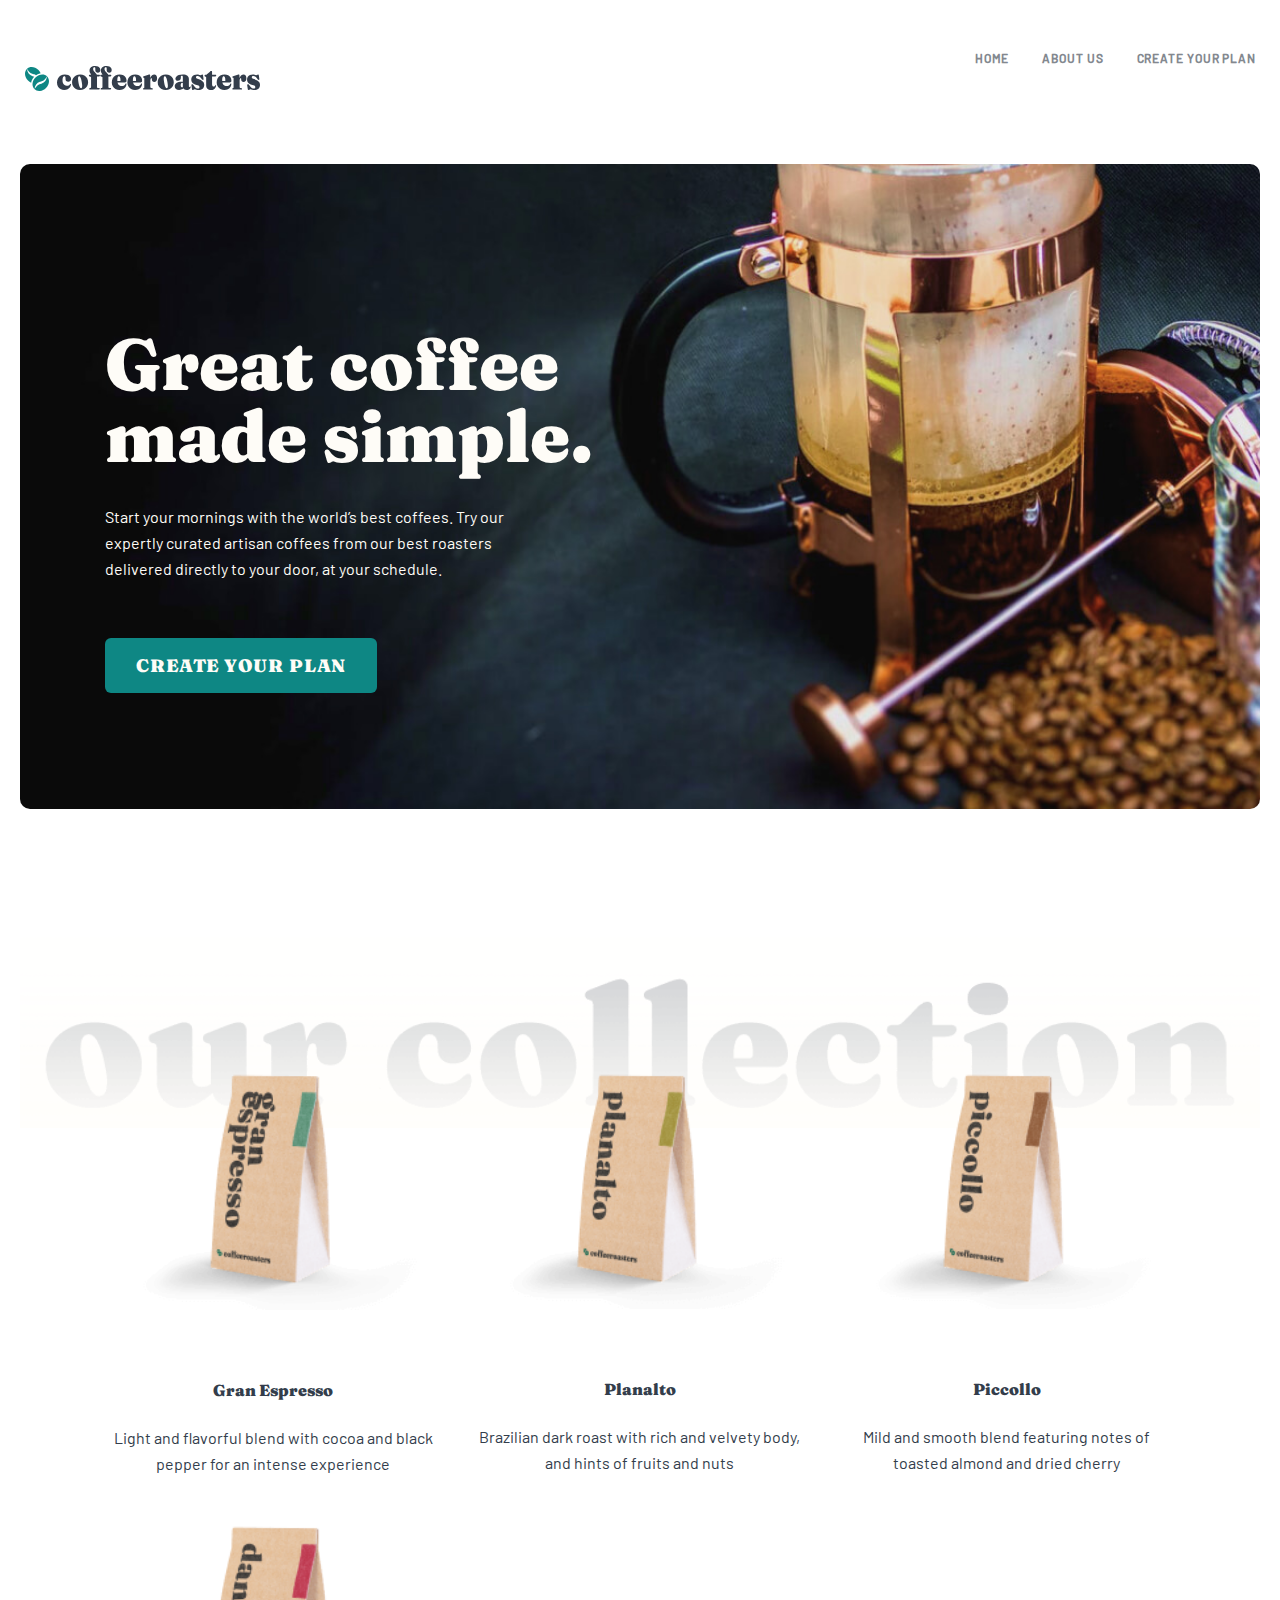
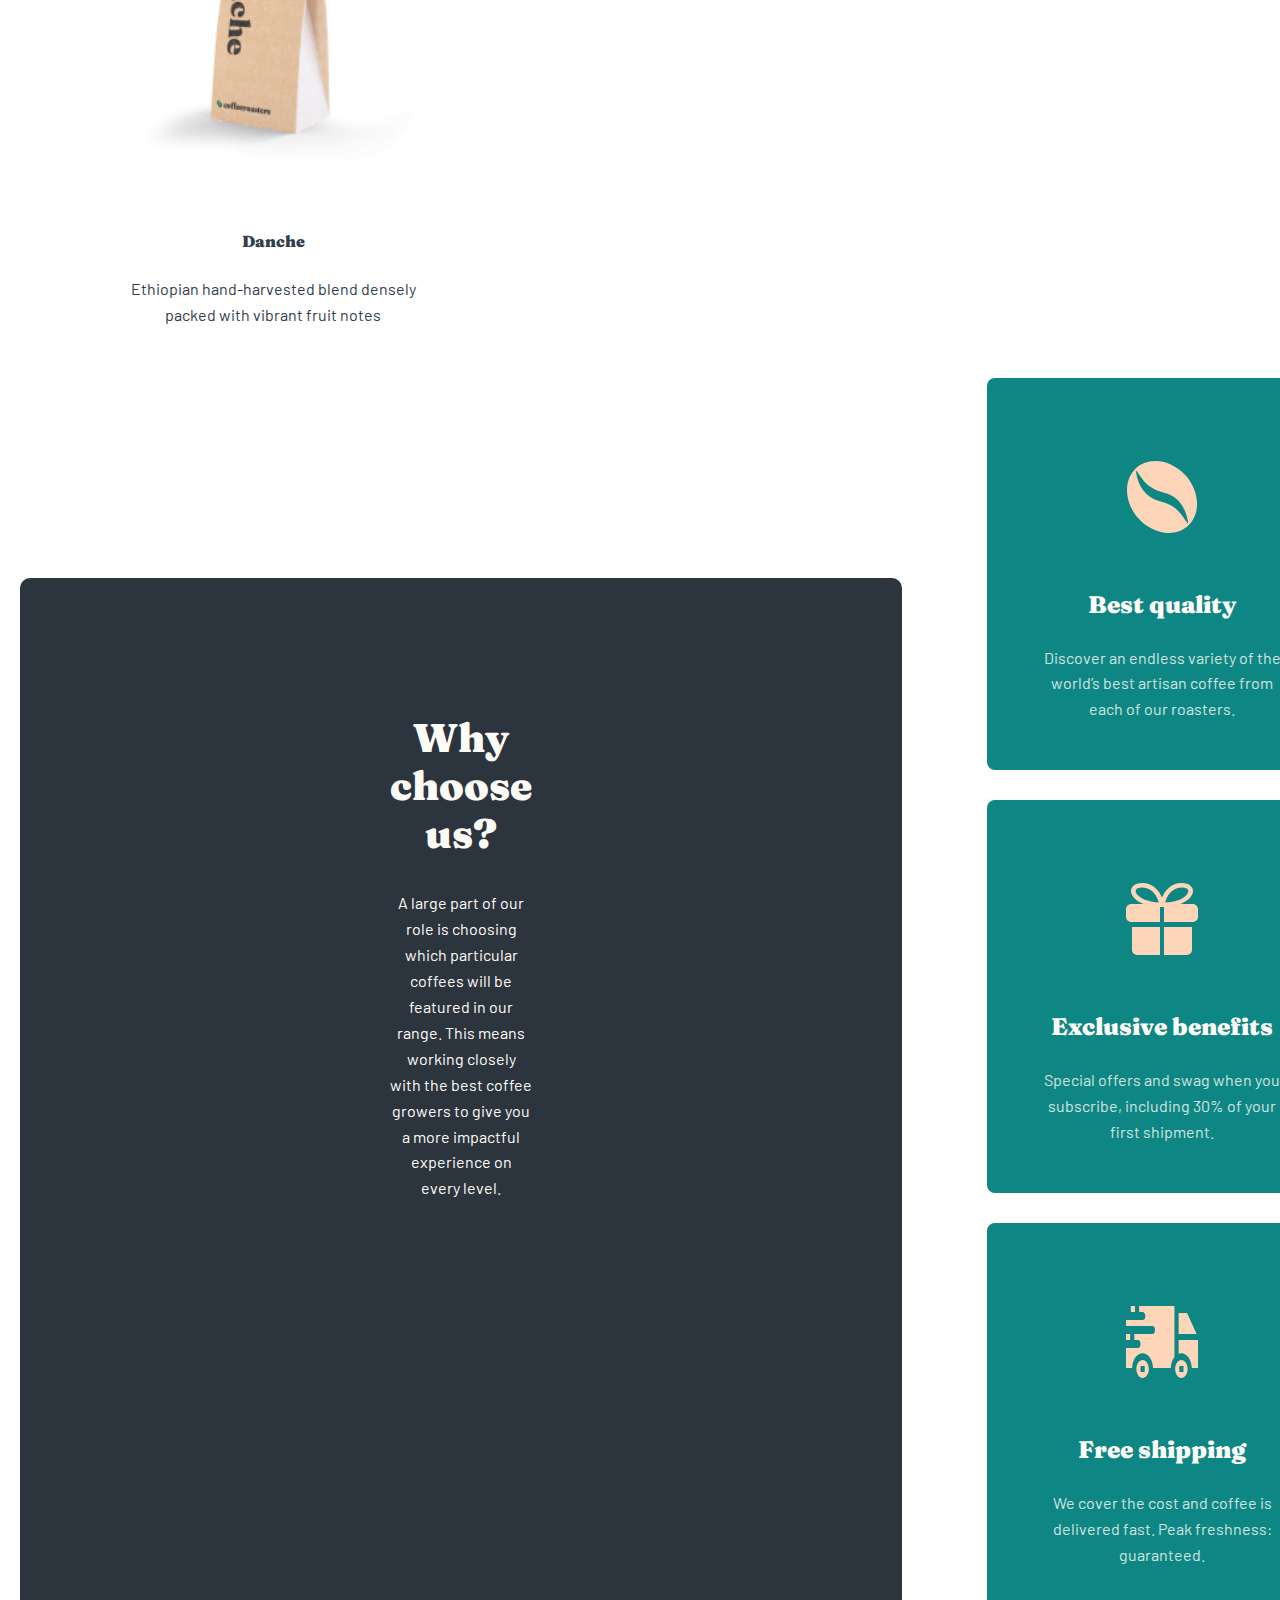
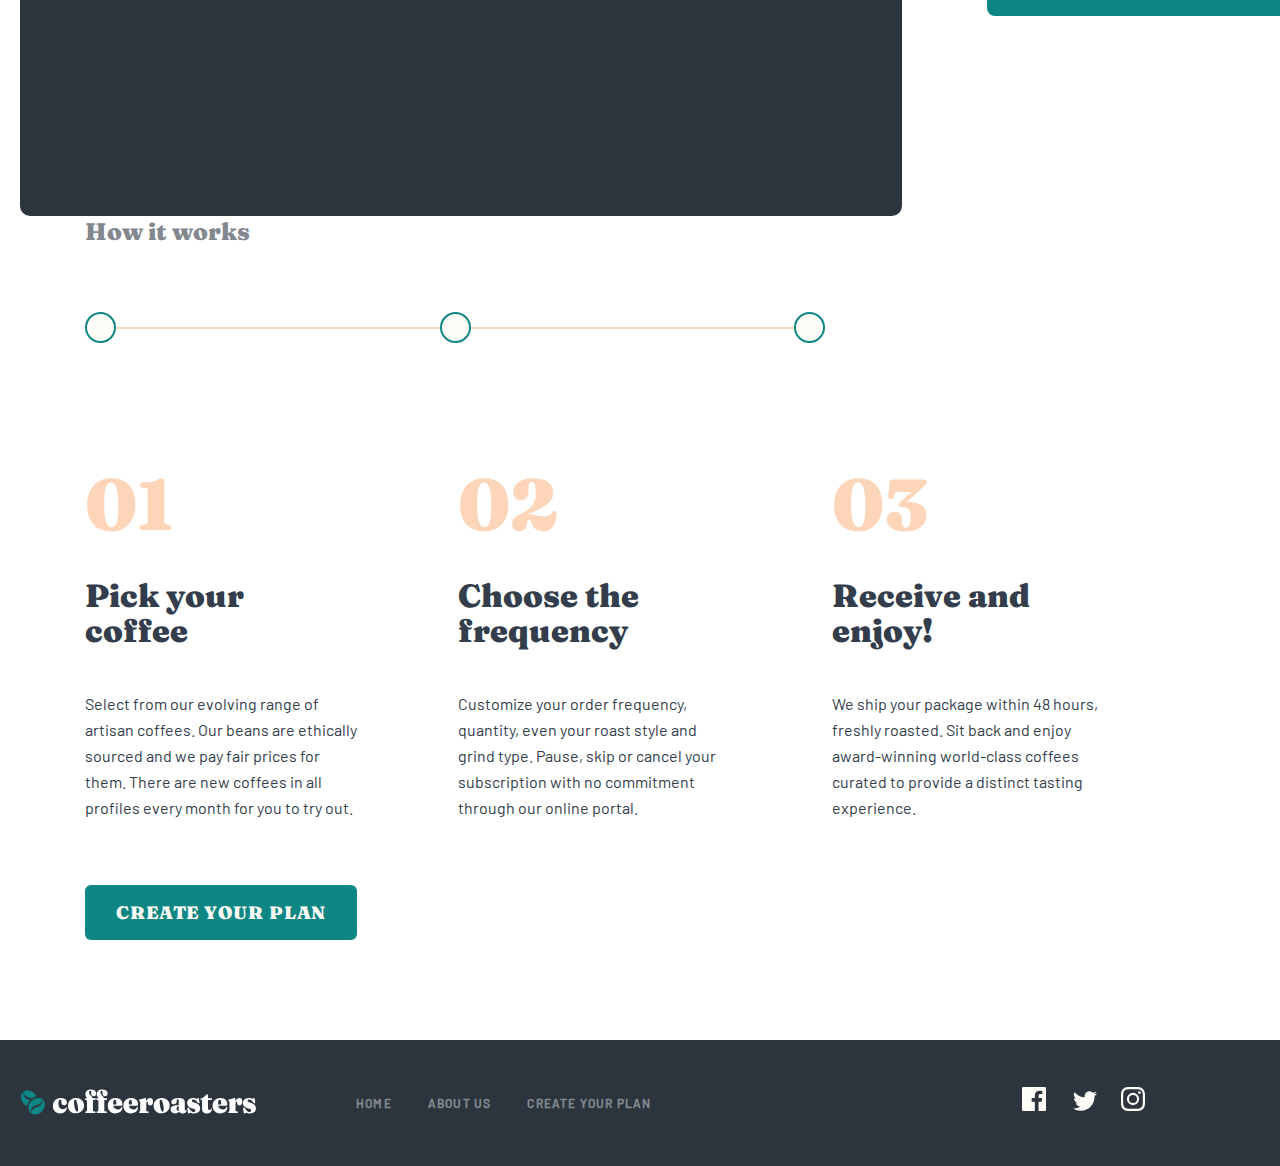
==== commit 12fde488: "finish" ====
--- a/index.html
+++ b/index.html
@@ -30,7 +30,9 @@
               <a class="sitenav__link" href="./pages/about.html">About us</a>
             </li>
             <li class="sitenav__item">
-              <a class="sitenav__link" href="">Create your plan</a>
+              <a class="sitenav__link" href="./pages/plan.html"
+                >Create your plan</a
+              >
             </li>
           </ul>
         </nav>
@@ -252,8 +254,8 @@
           alt="logo" />
         <div class="footer__links">
           <a href="./index.html" class="foter__link">HOME</a>
-          <a href="#" class="foter__link">ABOUT US</a>
-          <a href="#" class="foter__link">Create your plan</a>
+          <a href="./pages/about.html" class="foter__link">ABOUT US</a>
+          <a href="./pages/plan.html" class="foter__link">Create your plan</a>
         </div>
         <div class="foter__icons">
           <a class="foter__icon" href=""
--- a/css/main.css
+++ b/css/main.css
@@ -23,7 +23,7 @@
   padding: 0 2rem;
   margin: 0 auto;
 }
-@media only screen and (max-width: 679px) {
+@media only screen and (max-width: 699px) {
   .container {
     padding: 0 1rem;
   }
@@ -87,7 +87,7 @@
   padding: 0 2.4rem;
 }
 
-@media only screen and (max-width: 679px) {
+@media only screen and (max-width: 699px) {
   .hidden {
     display: block;
   }
@@ -97,7 +97,7 @@
   display: block;
 }
 
-@media only screen and (max-width: 679px) {
+@media only screen and (max-width: 699px) {
   .sitenav {
     display: none;
     position: absolute;
@@ -114,7 +114,7 @@
 .sitenav__list {
   display: flex;
 }
-@media only screen and (max-width: 679px) {
+@media only screen and (max-width: 699px) {
   .sitenav__list {
     flex-direction: column;
   }
@@ -133,7 +133,7 @@
   color: #83888f;
   font-family: "Barlow", "Arial", sans-serif;
 }
-@media only screen and (max-width: 679px) {
+@media only screen and (max-width: 699px) {
   .sitenav__link {
     font-size: 2.4rem;
     font-family: "Fraunces", serif;
@@ -150,7 +150,7 @@
   background-color: transparent;
   border: 0;
 }
-@media only screen and (max-width: 679px) {
+@media only screen and (max-width: 699px) {
   .toggele-btn {
     display: block;
   }
@@ -177,7 +177,7 @@
   justify-content: space-between;
   align-items: center;
 }
-@media only screen and (max-width: 679px) {
+@media only screen and (max-width: 699px) {
   .header__wrapper .sitenav {
     height: 40vh;
     background: linear-gradient(360deg, rgba(254, 252, 247, 0.504981) 0%, #fefcf7 55.94%);
@@ -187,7 +187,7 @@
   margin: 0;
   margin-right: 3.3rem;
 }
-@media only screen and (max-width: 679px) {
+@media only screen and (max-width: 699px) {
   .header__wrapper .sitenav__item:not(:last-child) {
     margin-bottom: 5rem;
   }
@@ -206,7 +206,7 @@
     position: relative;
   }
 }
-@media only screen and (max-width: 679px) {
+@media only screen and (max-width: 699px) {
   .footer {
     position: relative;
     top: -20rem;
@@ -248,7 +248,7 @@
     margin-bottom: 6.4rem;
   }
 }
-@media only screen and (max-width: 679px) {
+@media only screen and (max-width: 699px) {
   .footer__links {
     display: flex;
     flex-direction: column;
@@ -273,7 +273,7 @@
 .foter__link:not(:last-child) {
   margin-right: 3.3rem;
 }
-@media only screen and (max-width: 679px) {
+@media only screen and (max-width: 699px) {
   .foter__link:not(:last-child) {
     margin-right: 0rem;
   }
@@ -317,7 +317,7 @@
     position: relative;
   }
 }
-@media only screen and (max-width: 679px) {
+@media only screen and (max-width: 699px) {
   .about-footer {
     position: relative;
   }
@@ -339,7 +339,7 @@
   padding: 11.6rem 8.5rem;
   border-radius: 10px;
 }
-@media only screen and (max-width: 679px) {
+@media only screen and (max-width: 699px) {
   .hero__wrapper {
     text-align: center;
     padding: 10rem 2.4rem 11.5rem;
@@ -350,7 +350,7 @@
 .hero__info {
   width: 493px;
 }
-@media only screen and (max-width: 679px) {
+@media only screen and (max-width: 699px) {
   .hero__info {
     width: 100%;
   }
@@ -363,7 +363,7 @@
   margin-bottom: 3.2rem;
   font-weight: 900;
 }
-@media only screen and (max-width: 679px) {
+@media only screen and (max-width: 699px) {
   .hero__title {
     text-align: center;
     font-size: 4rem;
@@ -372,7 +372,7 @@
 .hero__text-wrapper {
   width: 440px;
 }
-@media only screen and (max-width: 679px) {
+@media only screen and (max-width: 699px) {
   .hero__text-wrapper {
     width: 100%;
   }
@@ -381,7 +381,7 @@
   color: #fefcf7;
   margin-bottom: 5.6rem;
 }
-@media only screen and (max-width: 679px) {
+@media only screen and (max-width: 699px) {
   .hero__text {
     text-align: center;
     mix-blend-mode: normal;
@@ -404,7 +404,7 @@
   padding-left: 8.5rem;
   padding-right: 8.5rem;
 }
-@media only screen and (max-width: 679px) {
+@media only screen and (max-width: 699px) {
   .collection__wrapper {
     padding-top: 14.6rem;
     padding-left: 4.5rem;
@@ -421,7 +421,7 @@
     grid-template-columns: repeat(auto-fit, minmax(57.5rem, 1fr));
   }
 }
-@media only screen and (max-width: 679px) {
+@media only screen and (max-width: 699px) {
   .collection__list {
     grid-template-columns: repeat(auto-fit, minmax(15.5rem, 1fr));
   }
@@ -439,7 +439,7 @@
     align-items: flex-start;
   }
 }
-@media only screen and (max-width: 679px) {
+@media only screen and (max-width: 699px) {
   .collection__item {
     display: flex;
     align-items: center;
@@ -458,7 +458,7 @@
     align-items: inherit;
   }
 }
-@media only screen and (max-width: 679px) {
+@media only screen and (max-width: 699px) {
   .collection__wrap {
     justify-content: center;
   }
@@ -474,7 +474,7 @@
     height: 193px;
   }
 }
-@media only screen and (max-width: 679px) {
+@media only screen and (max-width: 699px) {
   .collection__pic {
     width: 100%;
     height: auto;
@@ -502,7 +502,7 @@
     text-align: left;
   }
 }
-@media only screen and (max-width: 679px) {
+@media only screen and (max-width: 699px) {
   .collection__item-text {
     text-align: center;
   }
@@ -527,7 +527,7 @@
     padding: 7.1rem 7.4rem 35.7rem;
   }
 }
-@media only screen and (max-width: 679px) {
+@media only screen and (max-width: 699px) {
   .choose__background {
     padding: 6.4rem 2.4rem 68.9rem;
     border-radius: 10px;
@@ -542,7 +542,7 @@
   line-height: 1.2;
   margin-bottom: 3.2rem;
 }
-@media only screen and (max-width: 679px) {
+@media only screen and (max-width: 699px) {
   .choose__tittle {
     font-size: 2.8rem;
     line-height: 1.33;
@@ -574,7 +574,7 @@
     top: -30rem;
   }
 }
-@media only screen and (max-width: 679px) {
+@media only screen and (max-width: 699px) {
   .choose__list {
     display: grid;
     grid-template-columns: repeat(auto-fill, minmax(15.9rem, 1fr));
@@ -607,7 +607,7 @@
     gap: 5rem;
   }
 }
-@media only screen and (max-width: 679px) {
+@media only screen and (max-width: 699px) {
   .choose__item {
     padding: 7.2rem 1.1rem 5.1rem;
     border-radius: 8px;
@@ -628,7 +628,7 @@
     height: 7.2rem;
   }
 }
-@media only screen and (max-width: 679px) {
+@media only screen and (max-width: 699px) {
   .choose__item-icon {
     margin-bottom: 5.6rem;
     width: 7.2rem;
@@ -663,7 +663,7 @@
     top: -4rem;
   }
 }
-@media only screen and (max-width: 679px) {
+@media only screen and (max-width: 699px) {
   .works {
     position: relative;
     top: -40rem;
@@ -679,7 +679,7 @@
     padding-right: 4rem;
   }
 }
-@media only screen and (max-width: 679px) {
+@media only screen and (max-width: 699px) {
   .works__container {
     padding-left: 0;
     padding-left: 2.4rem;
@@ -698,7 +698,7 @@
   color: #83888f;
   margin-bottom: 8rem;
 }
-@media only screen and (max-width: 679px) {
+@media only screen and (max-width: 699px) {
   .works__title {
     text-align: center;
   }
@@ -726,7 +726,7 @@
     gap: 1rem;
   }
 }
-@media only screen and (max-width: 679px) {
+@media only screen and (max-width: 699px) {
   .works__list {
     gap: 5.5rem;
     margin-bottom: 6.4rem;
@@ -744,7 +744,7 @@
     width: 22.3rem;
   }
 }
-@media only screen and (max-width: 679px) {
+@media only screen and (max-width: 699px) {
   .works__item {
     width: 100%;
   }
@@ -764,7 +764,7 @@
   position: relative;
   top: 3.3rem;
 }
-@media only screen and (max-width: 679px) {
+@media only screen and (max-width: 699px) {
   .works__circle {
     display: none;
   }
@@ -777,7 +777,7 @@
   color: #fdd6ba;
   margin-bottom: 3.8rem;
 }
-@media only screen and (max-width: 679px) {
+@media only screen and (max-width: 699px) {
   .works__item-number {
     text-align: center;
     font-size: 7.2rem;
@@ -800,7 +800,7 @@
     padding-right: 0;
   }
 }
-@media only screen and (max-width: 679px) {
+@media only screen and (max-width: 699px) {
   .works__item-title {
     text-align: center;
   }
@@ -819,7 +819,7 @@
     line-height: 1.67;
   }
 }
-@media only screen and (max-width: 679px) {
+@media only screen and (max-width: 699px) {
   .works__item-subtitle {
     text-align: center;
   }
@@ -834,7 +834,7 @@
     width: 73%;
   }
 }
-@media only screen and (max-width: 679px) {
+@media only screen and (max-width: 699px) {
   .works__line {
     display: none;
   }
@@ -874,7 +874,7 @@
 .about {
   margin-bottom: 10rem;
 }
-@media only screen and (max-width: 679px) {
+@media only screen and (max-width: 699px) {
   .about .container {
     padding: 0 2.4rem;
   }
@@ -903,7 +903,7 @@
   padding-left: 8.5rem;
   padding-bottom: 13.7rem;
 }
-@media only screen and (max-width: 679px) {
+@media only screen and (max-width: 699px) {
   .about__group {
     padding-top: 11.1rem;
     padding-left: 8.5rem;
@@ -928,7 +928,7 @@
   color: #fefcf7;
   margin: 0;
 }
-@media only screen and (max-width: 679px) {
+@media only screen and (max-width: 699px) {
   .about__group-title {
     text-align: center;
     font-size: 2.8rem;
@@ -944,7 +944,7 @@
   width: 44.5rem;
   margin-top: 2.4rem;
 }
-@media only screen and (max-width: 679px) {
+@media only screen and (max-width: 699px) {
   .about__group-subtitle {
     text-align: center;
     width: 100%;
@@ -962,7 +962,7 @@
     padding-left: 4rem;
   }
 }
-@media only screen and (max-width: 679px) {
+@media only screen and (max-width: 699px) {
   .about-hero .container {
     padding: 0 2.4rem;
   }
@@ -978,7 +978,7 @@
     gap: 8rem;
   }
 }
-@media only screen and (max-width: 679px) {
+@media only screen and (max-width: 699px) {
   .about-hero__container {
     flex-direction: column;
   }
@@ -995,7 +995,7 @@
     border-radius: 8px;
   }
 }
-@media only screen and (max-width: 679px) {
+@media only screen and (max-width: 699px) {
   .about-hero__pic {
     width: 100%;
     height: auto;
@@ -1019,7 +1019,7 @@
     line-height: 1;
   }
 }
-@media only screen and (max-width: 679px) {
+@media only screen and (max-width: 699px) {
   .about-hero__group-title {
     text-align: center;
   }
@@ -1046,7 +1046,7 @@
     font-size: 1.5rem;
   }
 }
-@media only screen and (max-width: 679px) {
+@media only screen and (max-width: 699px) {
   .about-hero__group-subtitle {
     text-align: center;
   }
@@ -1148,7 +1148,7 @@
     right: 0;
   }
 }
-@media only screen and (max-width: 679px) {
+@media only screen and (max-width: 699px) {
   .coffee__pic {
     height: 276px;
     width: 399px;
@@ -1176,7 +1176,7 @@
   color: #83888f;
   margin-bottom: 7rem;
 }
-@media only screen and (max-width: 679px) {
+@media only screen and (max-width: 699px) {
   .country__title {
     text-align: center;
   }
@@ -1194,7 +1194,7 @@
     grid-template-columns: repeat(auto-fill, minmax(22rem, 1fr));
   }
 }
-@media only screen and (max-width: 679px) {
+@media only screen and (max-width: 699px) {
   .country__list {
     gap: 8rem;
   }
@@ -1203,7 +1203,7 @@
 .country-item {
   display: block;
 }
-@media only screen and (max-width: 679px) {
+@media only screen and (max-width: 699px) {
   .country-item {
     display: flex;
     flex-direction: column;
@@ -1236,10 +1236,495 @@
 .country-item-subtitle {
   line-height: 1.67;
 }
-@media only screen and (max-width: 679px) {
+@media only screen and (max-width: 699px) {
   .country-item-subtitle {
     text-align: center;
   }
+}
+
+.plan {
+  margin-bottom: 15.5rem;
+}
+.plan__container {
+  background-image: url(../images/jpg/plan-bg.png);
+  border-radius: 10px;
+  width: 100%;
+  background-repeat: no-repeat;
+}
+@media only screen and (max-width: 992px) {
+  .plan__container {
+    background-position: center right 70%;
+    background-repeat: no-repeat;
+    background-size: cover;
+  }
+}
+@media only screen and (max-width: 390px) {
+  .plan__container {
+    background-position: center right 45%;
+    background-repeat: no-repeat;
+    background-size: cover;
+  }
+}
+.plan__group {
+  padding-top: 13.7rem;
+  padding-left: 8.5rem;
+  padding-bottom: 13rem;
+}
+@media only screen and (max-width: 699px) {
+  .plan__group {
+    padding-top: 11.1rem;
+    padding-left: 8.5rem;
+    padding-bottom: 8.7rem;
+    padding-right: 8.5rem;
+  }
+}
+@media only screen and (max-width: 390px) {
+  .plan__group {
+    padding-top: 11.1rem;
+    padding-left: 2.5rem;
+    padding-bottom: 8.7rem;
+    padding-right: 2.5rem;
+  }
+}
+.plan__title {
+  font-family: "Fraunces", serif;
+  font-style: normal;
+  font-weight: 900;
+  font-size: 7.2rem;
+  line-height: 1.2;
+  color: #fefcf7;
+  margin: 0;
+}
+@media only screen and (max-width: 699px) {
+  .plan__title {
+    text-align: center;
+    font-size: 2.8rem;
+    line-height: 1;
+  }
+}
+.plan__info {
+  font-family: "Barlow", "Arial", sans-serif;
+  font-weight: 400;
+  font-size: 1.5rem;
+  line-height: 1.62;
+  color: #fefcf7;
+  width: 44.5rem;
+  margin-top: 2.4rem;
+}
+@media only screen and (max-width: 699px) {
+  .plan__info {
+    text-align: center;
+    width: 100%;
+  }
+}
+
+.number__container {
+  background: #2c343e;
+  padding-top: 14rem;
+  padding-bottom: 11rem;
+  border-radius: 10px;
+  position: relative;
+}
+
+.plan__line {
+  position: absolute;
+  width: 749px;
+  height: 1px;
+  border: 1px solid #fdd6ba;
+  top: 15.5rem;
+  left: 10rem;
+}
+@media only screen and (max-width: 1200px) {
+  .plan__line {
+    width: 610px;
+  }
+}
+@media only screen and (max-width: 992px) {
+  .plan__line {
+    width: 457px;
+    left: 5.7rem;
+  }
+}
+@media only screen and (max-width: 699px) {
+  .plan__line {
+    display: none;
+  }
+}
+
+.number__list {
+  padding-left: 8.5rem;
+  display: flex;
+  gap: 9rem;
+}
+@media only screen and (max-width: 1200px) {
+  .number__list {
+    gap: 5rem;
+  }
+}
+@media only screen and (max-width: 992px) {
+  .number__list {
+    gap: 1rem;
+    padding-left: 4rem;
+  }
+}
+@media only screen and (max-width: 699px) {
+  .number__list {
+    flex-direction: column;
+    align-items: center;
+    justify-content: center;
+    padding-left: 0;
+  }
+}
+
+.number__list .circle {
+  width: 31px;
+  height: 31px;
+  border: 2px solid #0e8784;
+  display: block;
+  border-radius: 50%;
+  -webkit-border-radius: 50%;
+  -moz-border-radius: 50%;
+  -ms-border-radius: 50%;
+  -o-border-radius: 50%;
+  position: relative;
+}
+@media only screen and (max-width: 699px) {
+  .number__list .circle {
+    display: none;
+  }
+}
+
+.number__title {
+  font-family: "Fraunces", serif;
+  color: #fdd6ba;
+  font-weight: 900;
+  font-size: 72px;
+  line-height: 1;
+  margin: 0;
+  padding-top: 6.5rem;
+}
+@media only screen and (max-width: 699px) {
+  .number__title {
+    text-align: center;
+    margin-bottom: 2.4rem;
+  }
+}
+
+.number__subtitle {
+  font-family: "Fraunces", serif;
+  font-style: normal;
+  font-weight: 900;
+  font-size: 3.2rem;
+  line-height: 1.12;
+  color: #fefcf7;
+  width: 22rem;
+  padding-top: 3.8rem;
+  margin: 0;
+}
+@media only screen and (max-width: 1200px) {
+  .number__subtitle {
+    font-size: 2.8rem;
+    margin-bottom: 2.4rem;
+  }
+}
+@media only screen and (max-width: 699px) {
+  .number__subtitle {
+    text-align: center;
+    width: 100%;
+    padding: 0 2.5rem;
+  }
+}
+
+.number__info {
+  width: 28.5rem;
+  font-family: "Barlow", "Arial", sans-serif;
+  font-weight: 400;
+  font-size: 1.6rem;
+  line-height: 1.62;
+  color: #fefcf7;
+  padding-top: 4.2rem;
+  margin: 0;
+}
+@media only screen and (max-width: 1200px) {
+  .number__info {
+    width: 25rem;
+  }
+}
+@media only screen and (max-width: 992px) {
+  .number__info {
+    width: 22rem;
+    font-size: 1.5rem;
+  }
+}
+@media only screen and (max-width: 699px) {
+  .number__info {
+    text-align: center;
+    width: 100%;
+    padding: 0 2.5rem;
+  }
+}
+
+.choose {
+  padding-top: 16rem;
+}
+
+.choose__container {
+  display: flex;
+}
+@media only screen and (max-width: 1200px) {
+  .choose__container {
+    display: flex;
+    flex-direction: column;
+    align-items: center;
+    justify-content: center;
+    padding: 0 2.4rem;
+  }
+}
+
+.choose__left {
+  padding-left: 8.5rem;
+  margin-right: 12.5rem;
+}
+@media only screen and (max-width: 1200px) {
+  .choose__left {
+    display: none;
+  }
+}
+
+.choose__left-item {
+  display: flex;
+  width: 255px;
+  gap: 2.8rem;
+}
+
+hr {
+  color: #f4f1eb;
+  mix-blend-mode: normal;
+  opacity: 0.25;
+  height: 1px;
+  margin: 2.4rem 0rem;
+  width: 255px;
+}
+
+.choose__left-number {
+  font-family: "Fraunces", serif;
+  font-style: normal;
+  font-weight: 900;
+  font-size: 2.4rem;
+  line-height: 1.33;
+  color: #333d4b;
+  transition: all 0.5s;
+  -webkit-transition: all 0.5s;
+  -moz-transition: all 0.5s;
+  -ms-transition: all 0.5s;
+  -o-transition: all 0.5s;
+}
+
+.choose__left-info {
+  font-family: "Fraunces", serif;
+  font-style: normal;
+  font-weight: 900;
+  font-size: 2.4rem;
+  line-height: 1.33;
+  color: #333d4b;
+  transition: all 0.5s;
+}
+
+.choose__right {
+  padding-bottom: 16rem;
+}
+@media only screen and (max-width: 992px) {
+  .choose__right {
+    display: flex;
+    flex-direction: column;
+    align-items: center;
+    justify-content: center;
+  }
+}
+
+@media only screen and (max-width: 992px) {
+  .choose__right-group {
+    display: flex;
+    flex-direction: column;
+    align-items: center;
+    justify-content: center;
+  }
+}
+
+.choose__right-title {
+  font-family: "Fraunces", serif;
+  font-style: normal;
+  font-weight: 900;
+  font-size: 4rem;
+  line-height: 1.2;
+  color: #83888f;
+  margin-bottom: 5.6rem;
+}
+@media only screen and (max-width: 992px) {
+  .choose__right-title {
+    font-size: 3.2rem;
+    padding-top: 10rem;
+  }
+}
+
+.choose__right-title::after {
+  content: url("../images/svg/Path.svg");
+  position: relative;
+  left: 6rem;
+  bottom: 5px;
+}
+
+.choose__right-list {
+  display: grid;
+  width: 75.5rem;
+  grid-template-columns: repeat(auto-fill, minmax(22.8rem, 1fr));
+  gap: 2rem;
+}
+@media only screen and (max-width: 992px) {
+  .choose__right-list {
+    gap: 1rem;
+    width: 100%;
+  }
+}
+@media only screen and (max-width: 992px) {
+  .choose__right-list {
+    display: flex;
+    flex-direction: column;
+    align-items: center;
+    justify-content: center;
+  }
+}
+
+.choose__right-item {
+  width: 228px;
+  height: 250px;
+  background: #f4f1eb;
+  border-radius: 8px;
+  padding-top: 3.2rem;
+  padding-left: 2.8rem;
+  padding-right: 2.5rem;
+  margin-bottom: 8.8rem;
+  display: block;
+  transition: all 0.5s;
+}
+@media only screen and (max-width: 992px) {
+  .choose__right-item {
+    width: 33rem;
+    height: 15rem;
+    padding-bottom: 2.5rem;
+    margin-bottom: 2rem;
+  }
+}
+
+.choose__right-item-title {
+  font-family: "Fraunces", serif;
+  font-style: normal;
+  font-weight: 900;
+  font-size: 24px;
+  line-height: 1.33;
+  color: #333d4b;
+  margin-bottom: 2.4rem;
+}
+
+.choose__right-item-info {
+  font-family: "Barlow", "Arial", sans-serif;
+  font-style: normal;
+  font-weight: 400;
+  font-size: 16px;
+  line-height: 1.62;
+  color: #333d4b;
+}
+
+@media only screen and (max-width: 992px) {
+  .choose__right-footer {
+    display: flex;
+    flex-direction: column;
+    align-items: center;
+    justify-content: center;
+  }
+}
+
+.choose__right-footer-up {
+  background: #2c343e;
+  border-radius: 10px;
+  width: 730px;
+  height: 208px;
+  padding-left: 6.4rem;
+  padding-top: 3rem;
+  padding-right: 6.4rem;
+  margin-bottom: 4rem;
+}
+@media only screen and (max-width: 992px) {
+  .choose__right-footer-up {
+    width: 100%;
+    height: auto;
+    padding-left: 2.5rem;
+    padding-right: 2.5rem;
+  }
+}
+
+.choose__right-footer-uptitle {
+  font-family: "Barlow", "Arial", sans-serif;
+  font-style: normal;
+  font-weight: 400;
+  font-size: 16px;
+  text-transform: uppercase;
+  mix-blend-mode: normal;
+  line-height: 1.62;
+  color: #ffffff;
+  opacity: 0.5;
+}
+
+.choose__right-footer-info {
+  font-family: "Fraunces", serif;
+  color: #ffffff;
+  font-style: normal;
+  font-weight: 900;
+  font-size: 24px;
+  line-height: 1.67;
+}
+
+.green {
+  color: #0e8784;
+}
+
+.choose__link {
+  font-family: "Fraunces", serif;
+  font-weight: 900;
+  font-size: 1.8rem;
+  line-height: 1.67;
+  color: #ffffff;
+  background: #0e8784;
+  border-radius: 6px;
+  padding: 1.6rem 3.3rem;
+  position: relative;
+  left: 45.5rem;
+}
+@media only screen and (max-width: 992px) {
+  .choose__link {
+    left: 0;
+    position: static;
+  }
+}
+
+.choose__link:hover {
+  opacity: 0.5;
+}
+
+.choose__right-item:hover {
+  background: #0e8784;
+}
+
+.choose__right-item:active {
+  background: #fdd6ba;
+}
+
+.choose__left-info:hover {
+  opacity: 0.5;
+}
+
+.choose__left-number:hover {
+  opacity: 0.5;
 }
 
 .btn {
